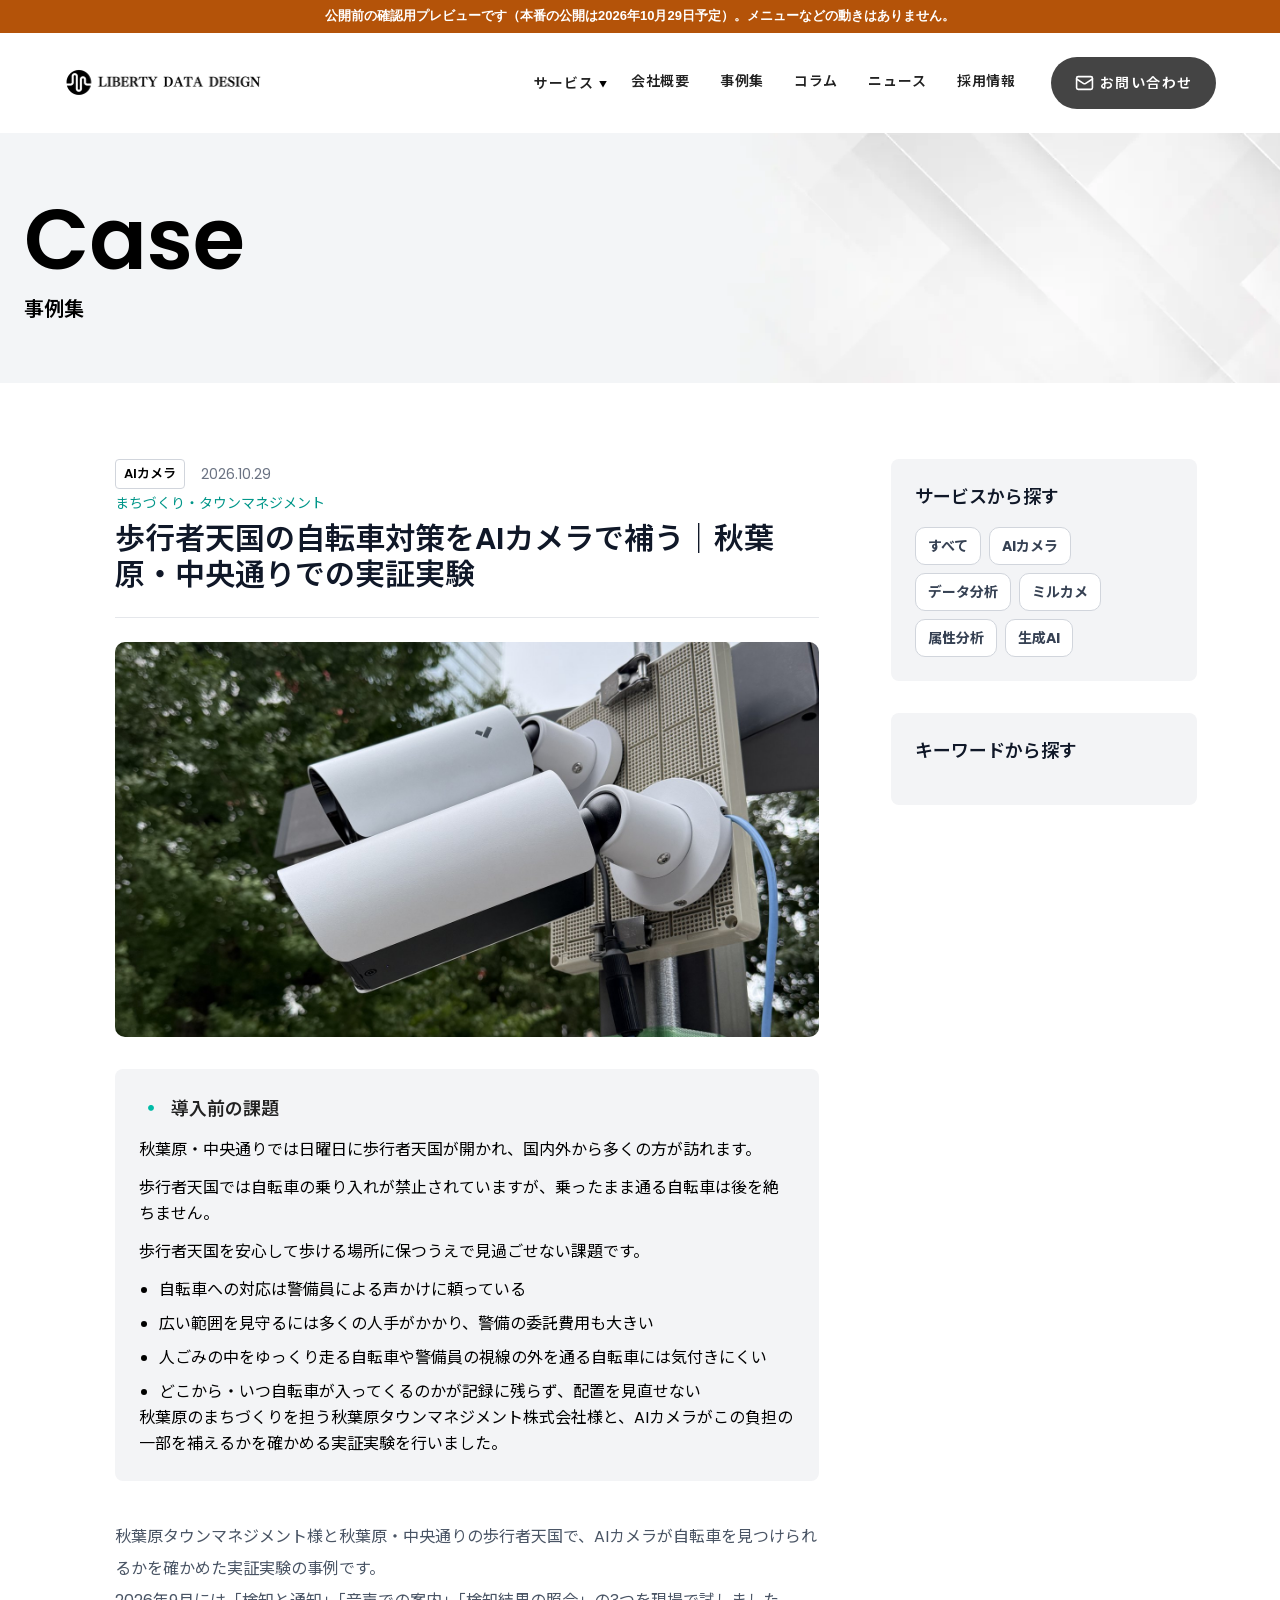
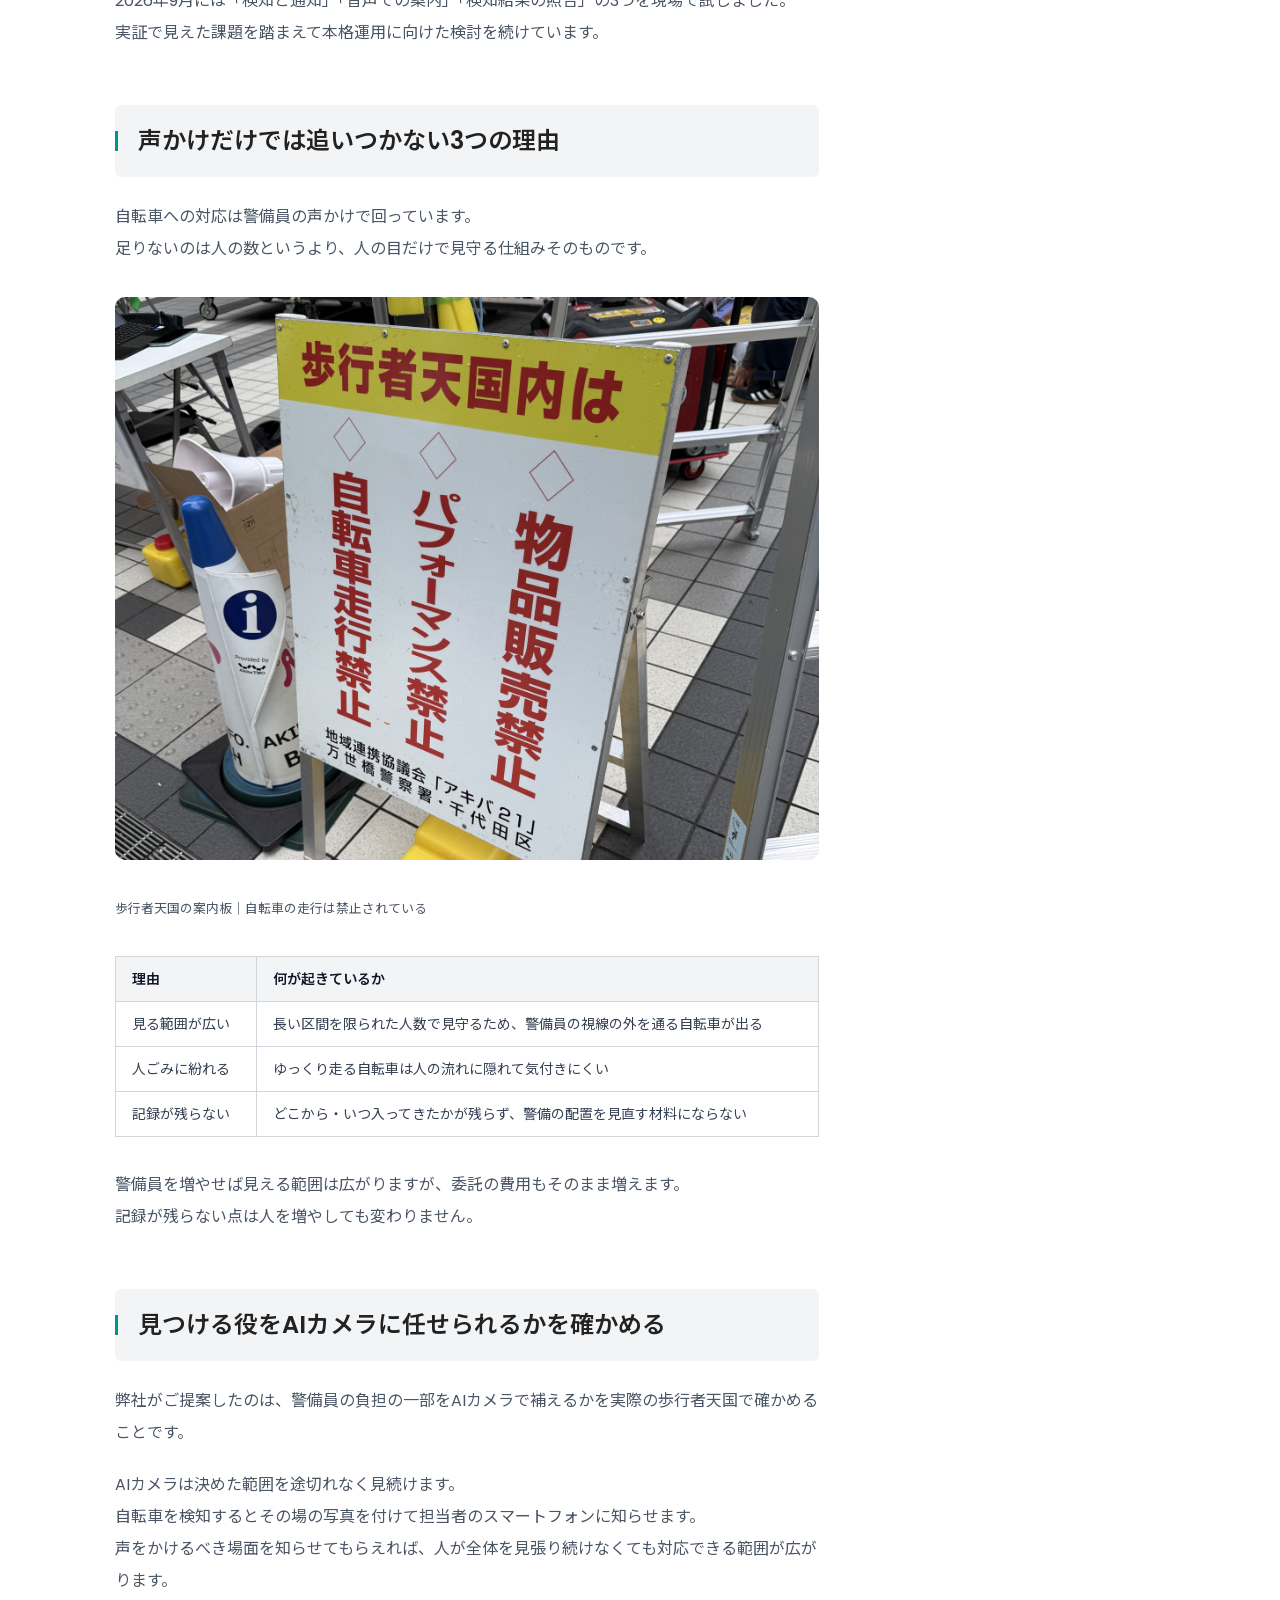
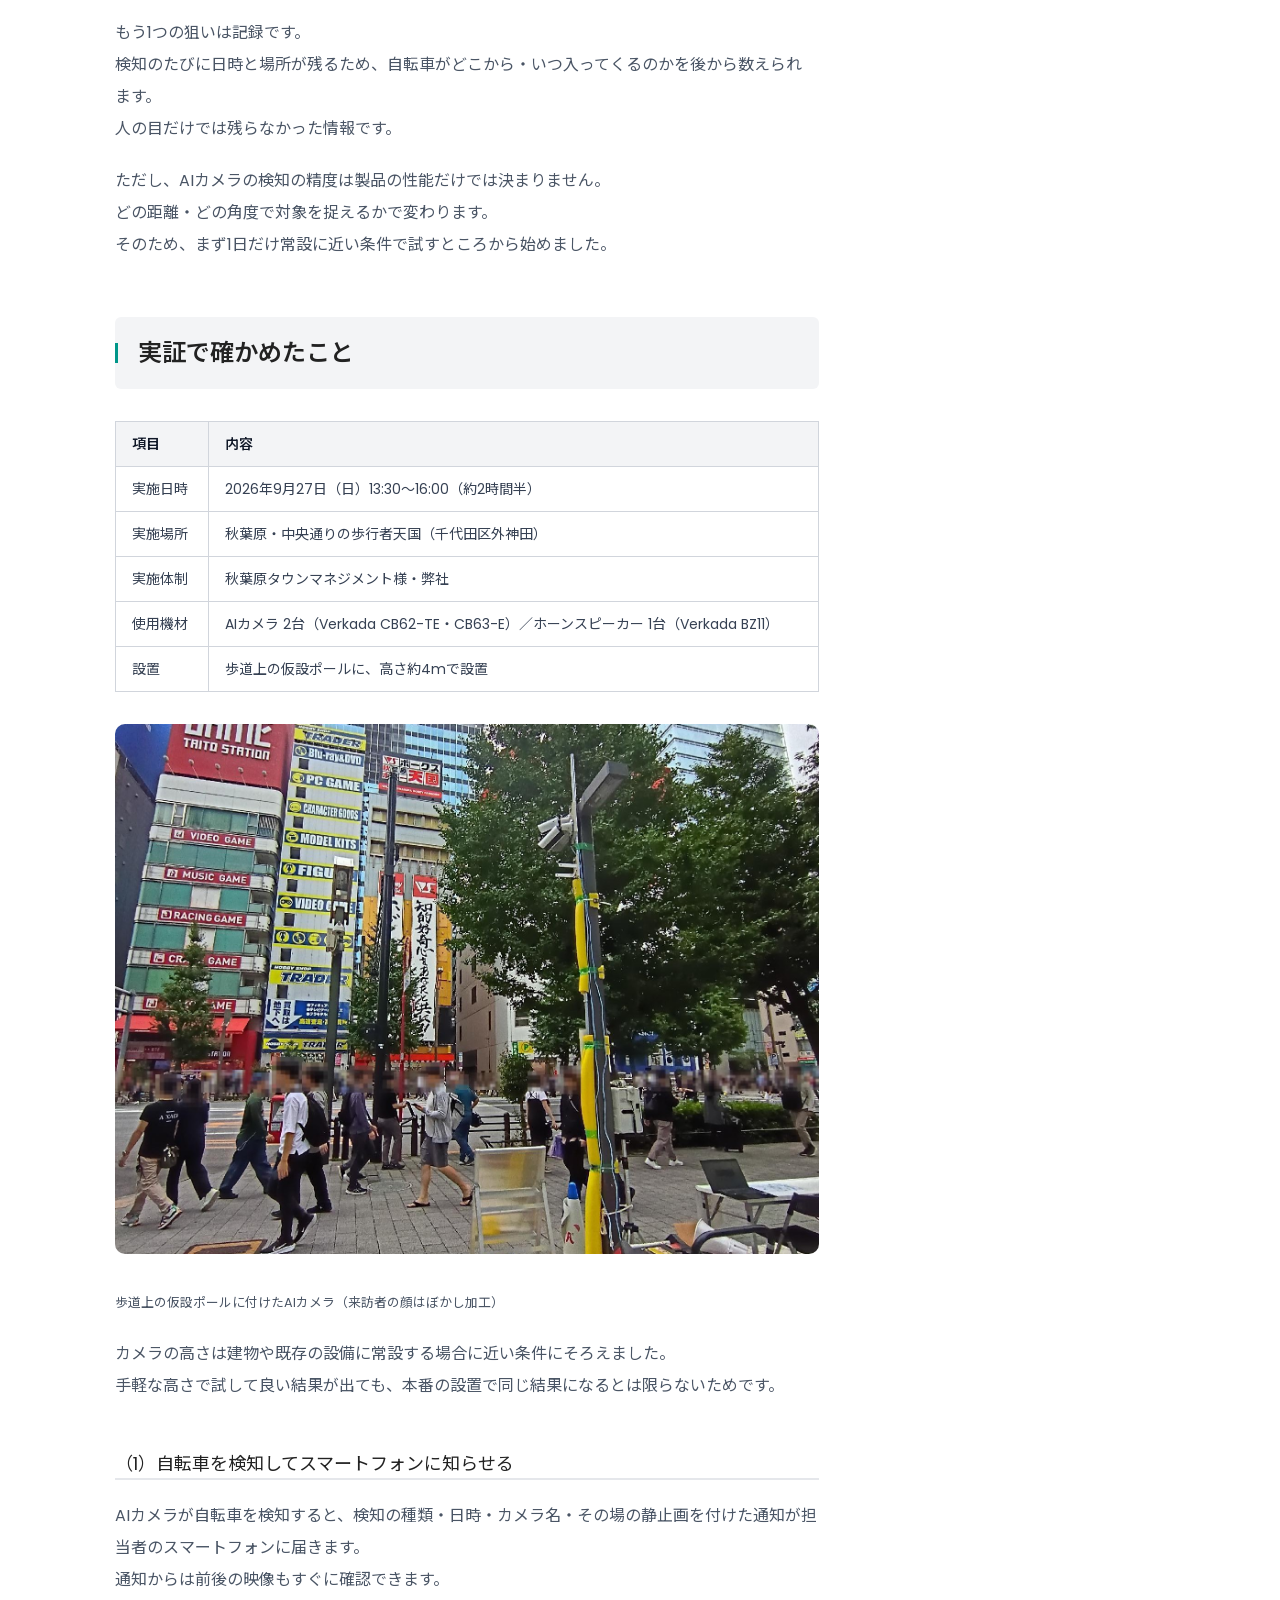
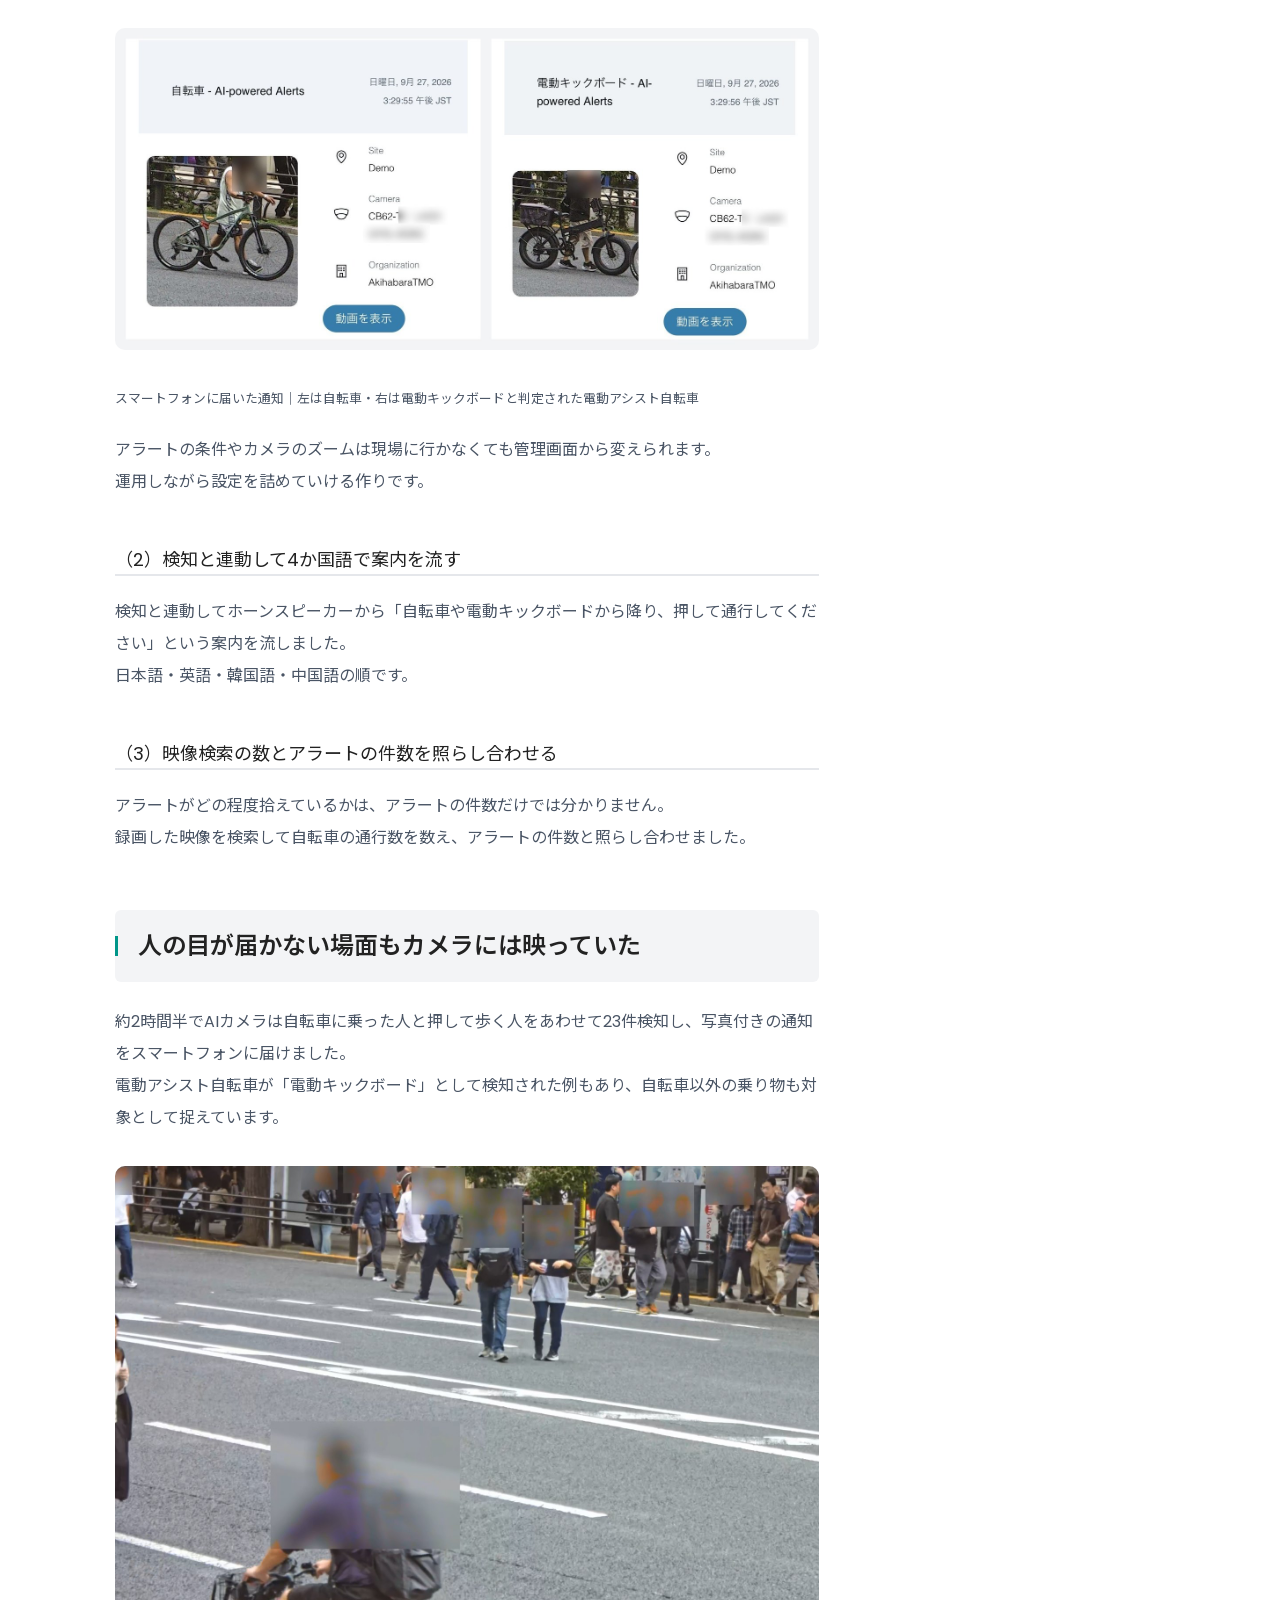
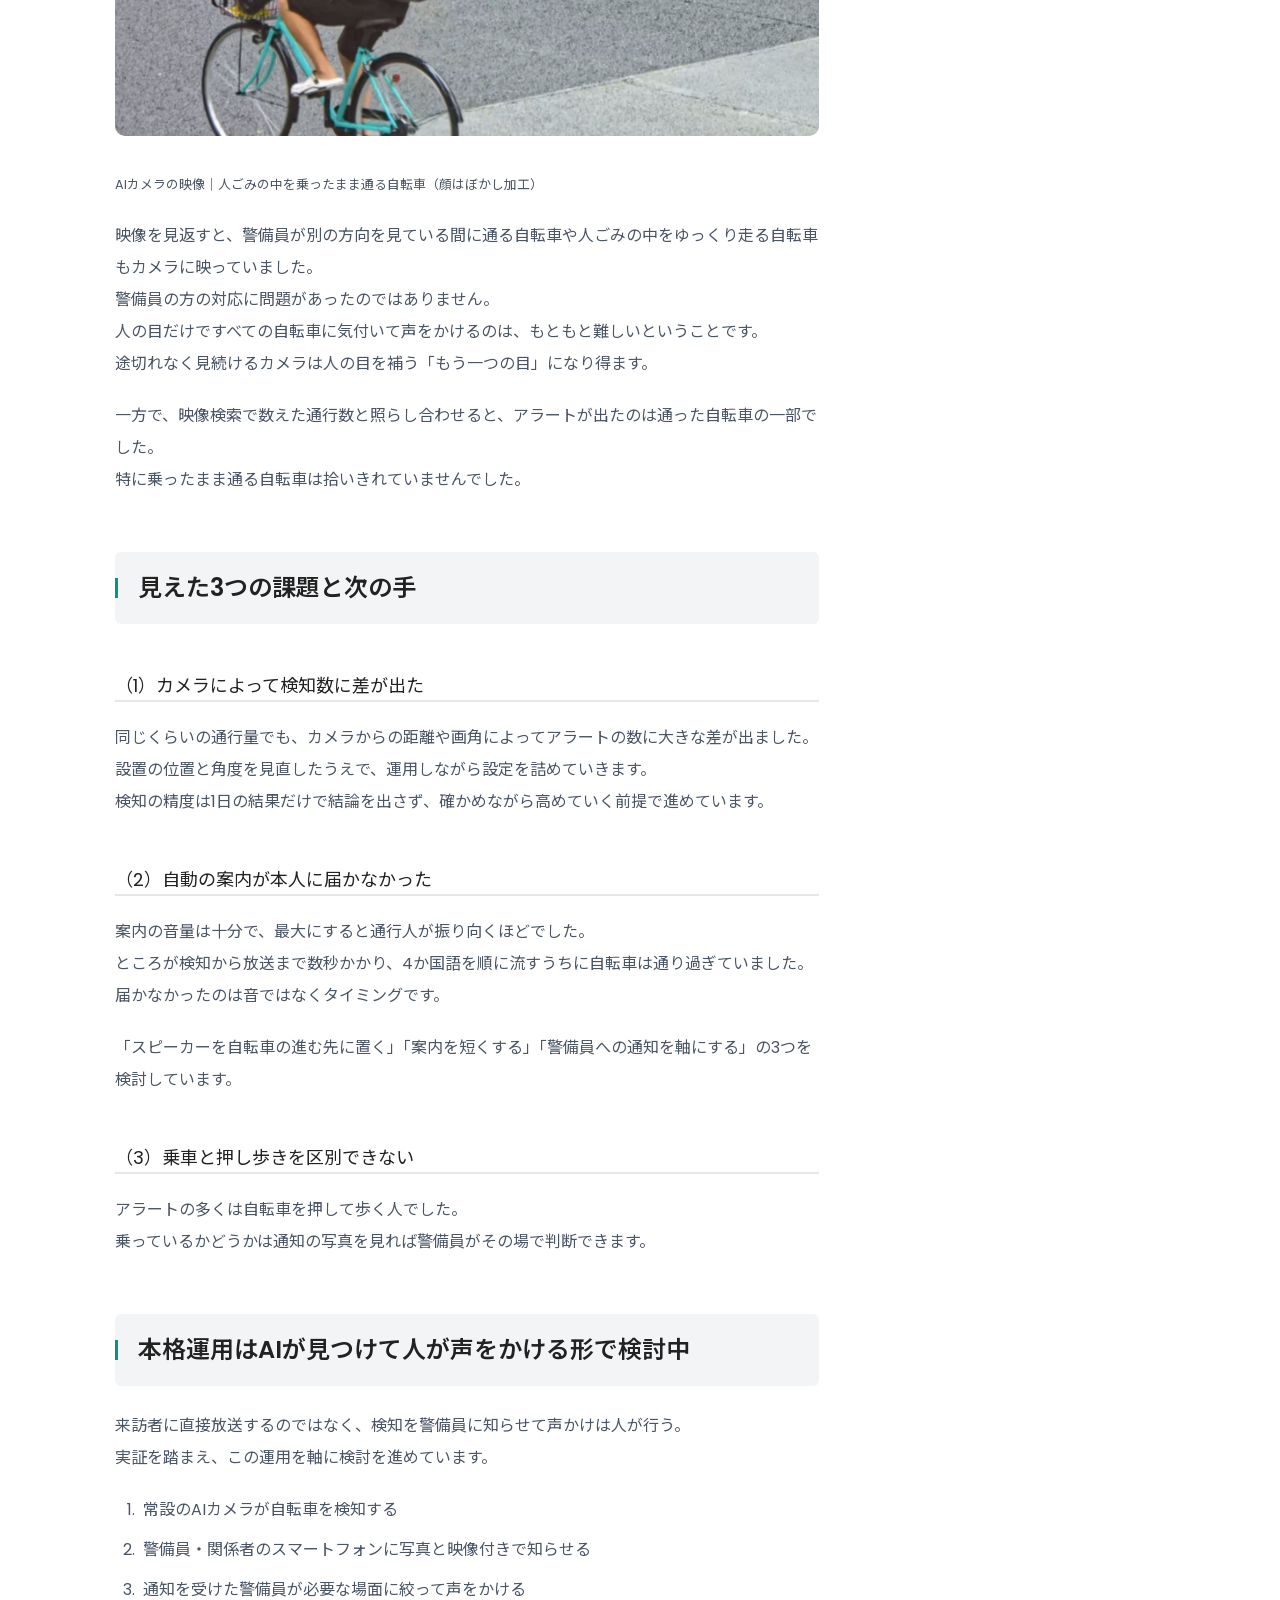
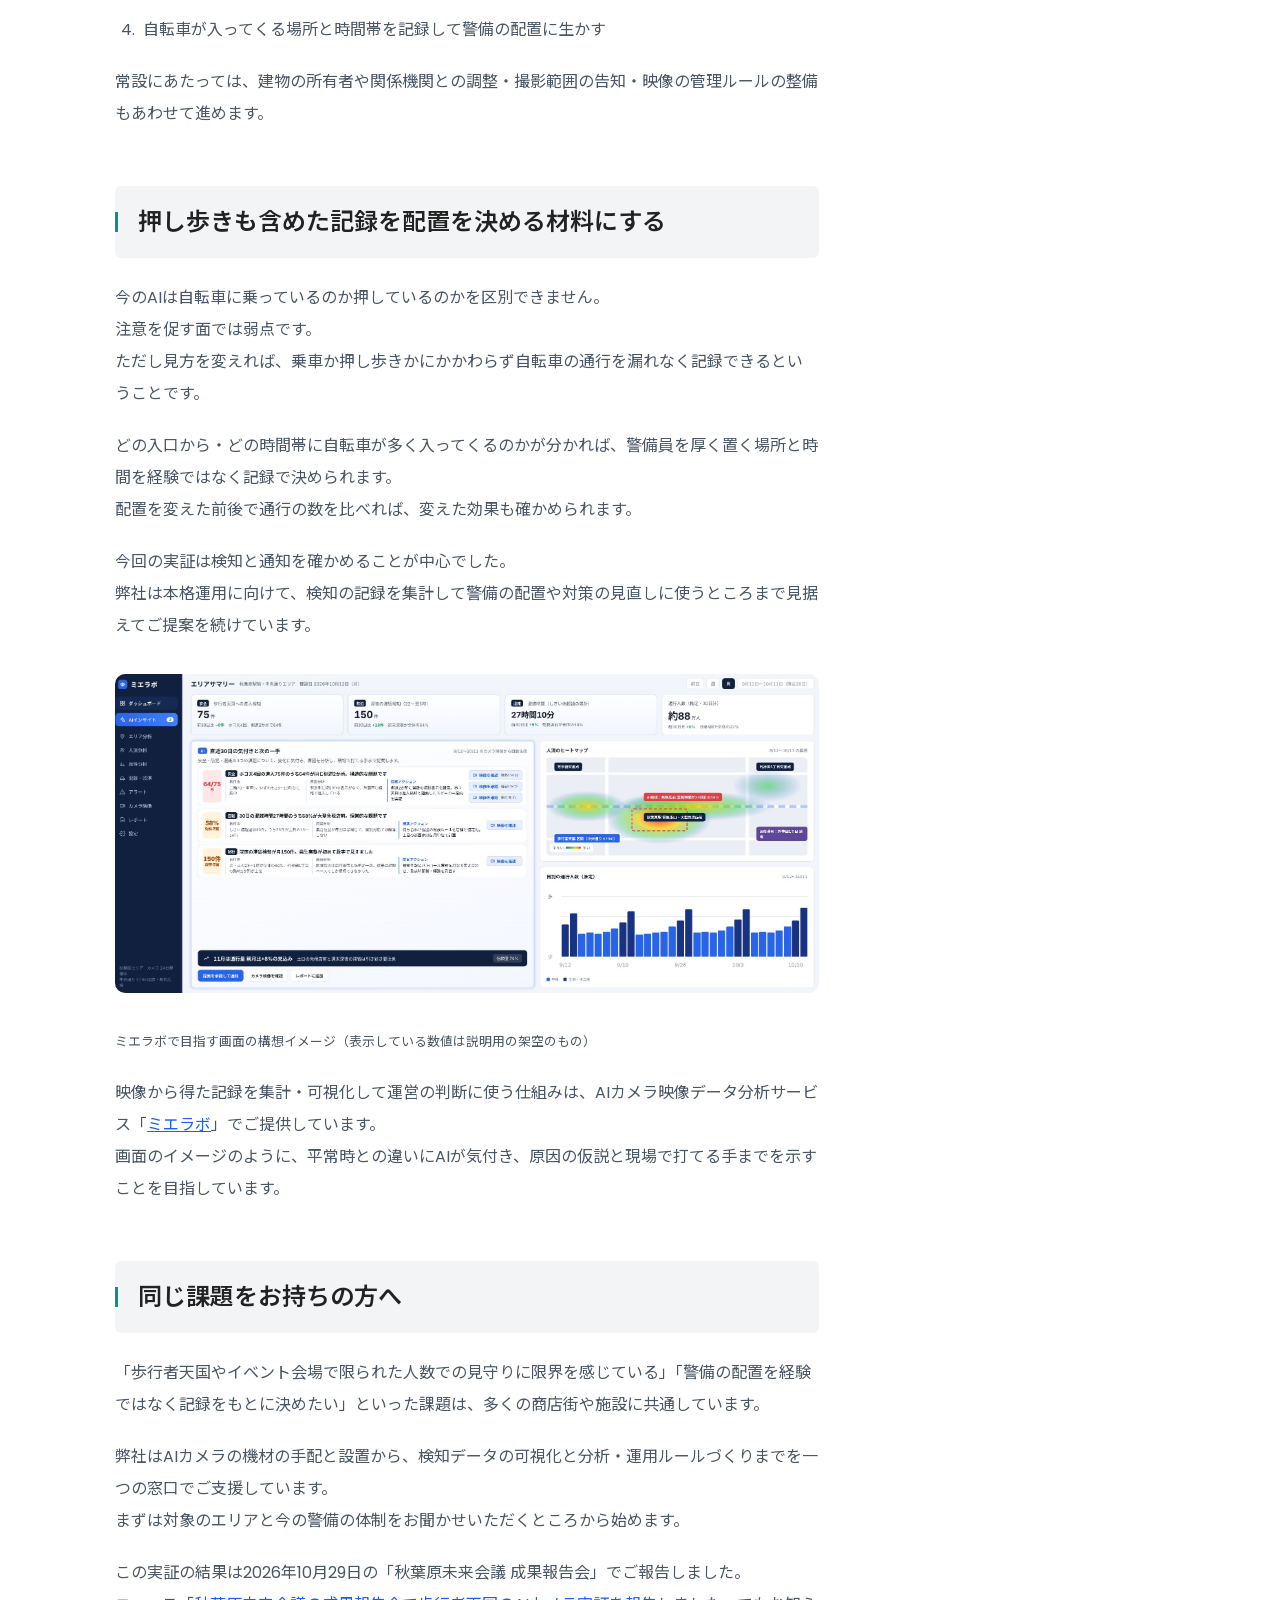
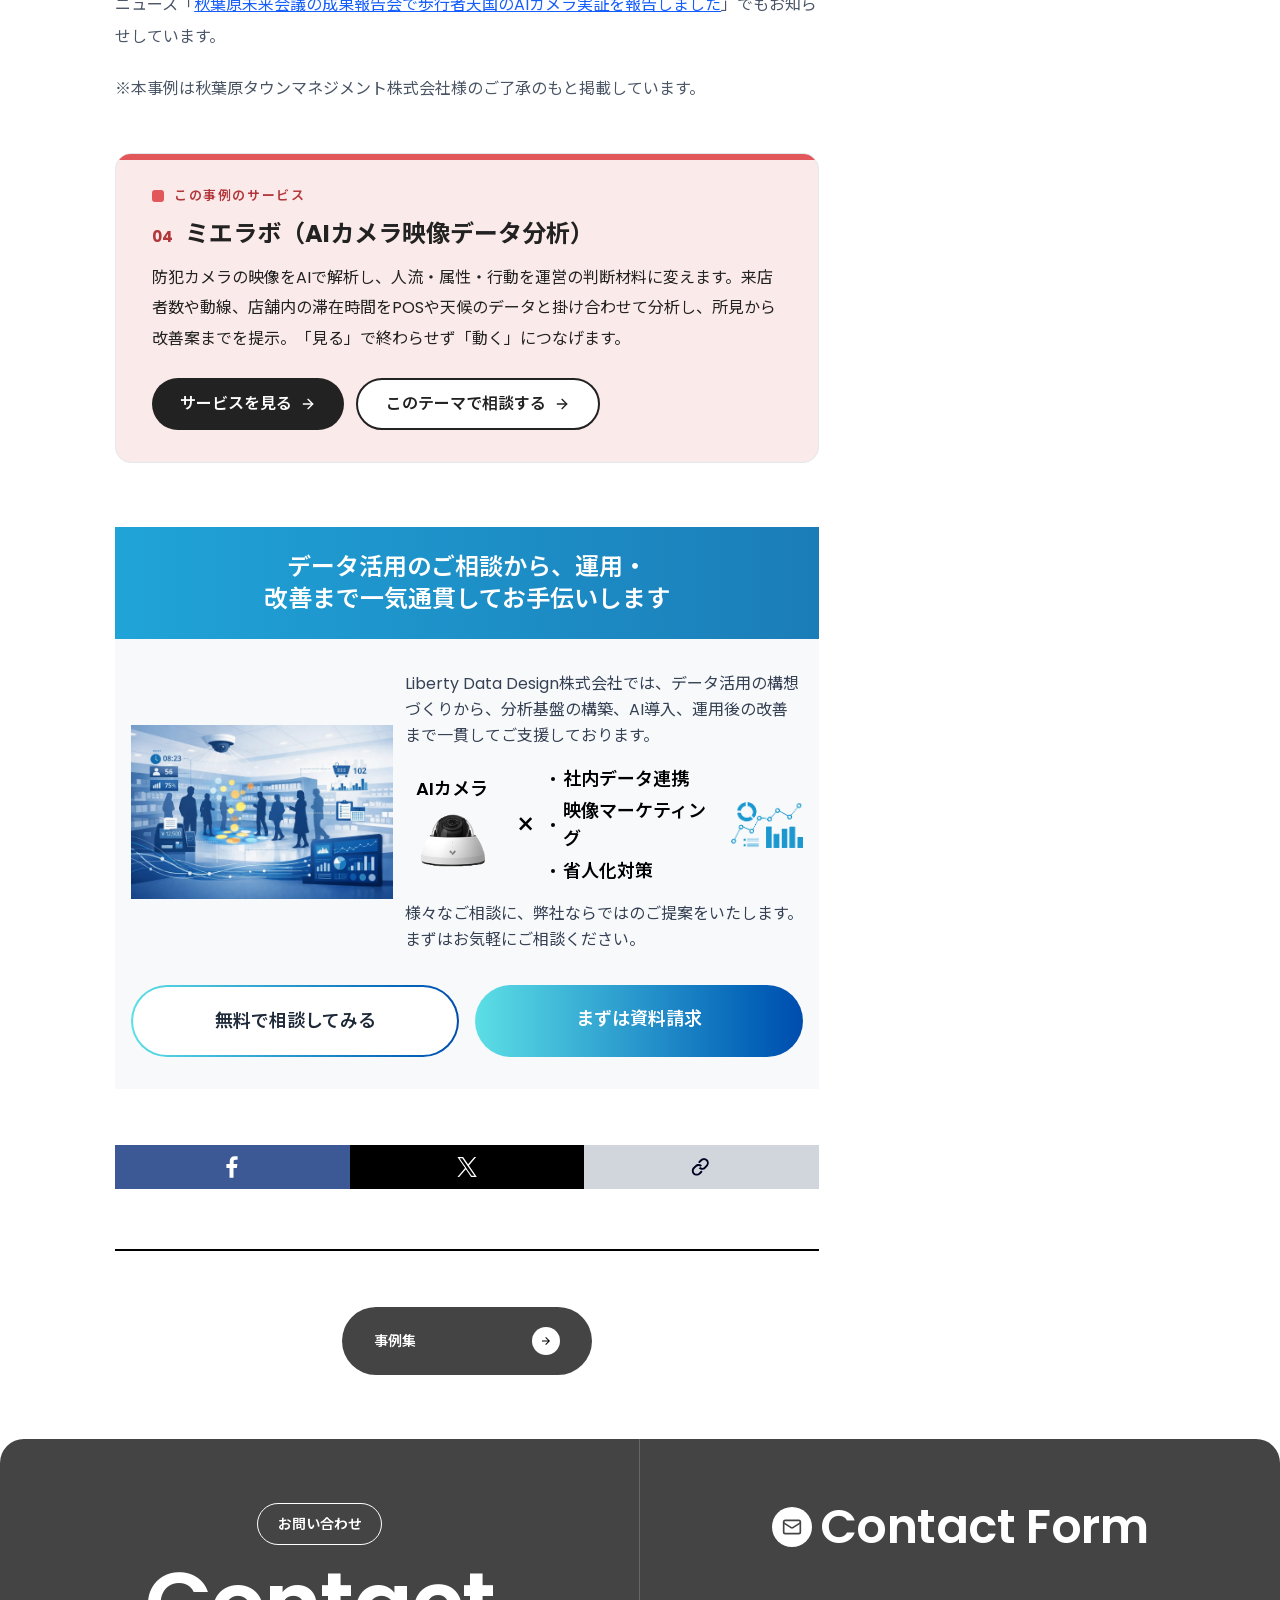
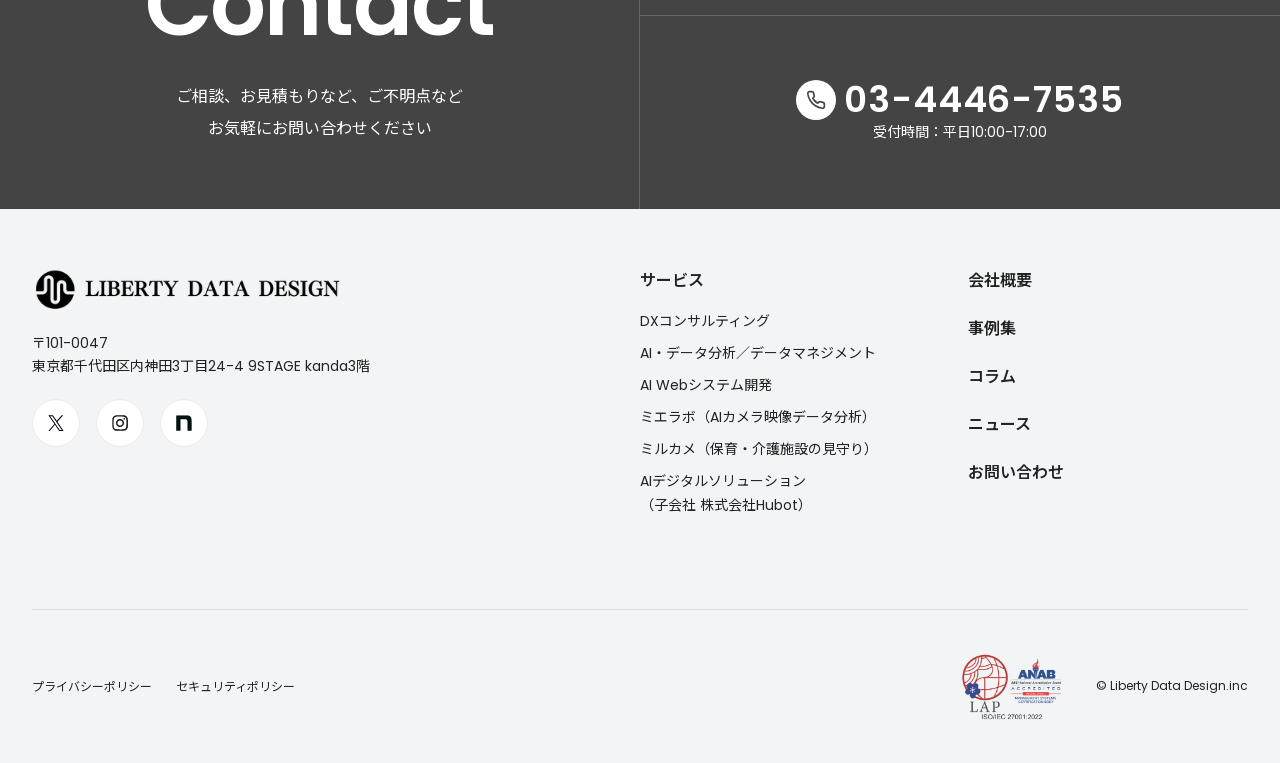
==== case/1817/index.html @ 6dacafd2 "事例とニュースの公開前プレビューを置いた Co-Authored-By: Claude Opus 5.5 <noreply@anthropic.com>" ====
<!DOCTYPE html>
<html lang="ja"><head><meta content="noindex, nofollow, noarchive" name="robots"/><meta charset="utf-8"/><meta content="width=device-width, initial-scale=1" name="viewport"/><link data-precedence="next_static/css/app/layout.css" href="../../assets/css/5ab6ed533f.css" rel="stylesheet"/><link href="../../assets/img/a40fba6620.ico" rel="shortcut icon"/><title>歩行者天国の自転車対策をAIカメラで補う｜秋葉原・中央通りでの実証実験 - 事例集【Liberty Data Design】</title><meta content="歩行者天国での自転車の乗り入れ対策は、警備員の声かけに頼りがちです。秋葉原・中央通りでAIカメラとスピーカーを使った実証を行い、検知の実力と本格運用に向けて見えた課題をまとめました。" name="description"/><meta content="summary_large_image" name="twitter:card"/><meta content="歩行者天国の自転車対策をAIカメラで補う｜秋葉原・中央通りでの実証実験 - 事例集【Liberty Data Design】" name="twitter:title"/><meta content="歩行者天国での自転車の乗り入れ対策は、警備員の声かけに頼りがちです。秋葉原・中央通りでAIカメラとスピーカーを使った実証を行い、検知の実力と本格運用に向けて見えた課題をまとめました。" name="twitter:description"/><meta content="https://ldd.co.jp/ogp.png" name="twitter:image"/><link href="../../assets/img/a40fba6620.ico" rel="icon" sizes="256x256" type="image/x-icon"/><style>.preview-band{position:sticky;top:0;z-index:9999;background:#b45309;color:#fff;font:600 13px/1.6 sans-serif;text-align:center;padding:6px 12px}</style></head><body class="__variable_fb7dd0 __variable_ed254d"><div class="preview-band">公開前の確認用プレビューです（本番の公開は2026年10月29日予定）。メニューなどの動きはありません。</div><div id="wrapper"><header class="sticky top-0 z-50 w-full h-[70px] lg:h-[100px] flex items-center justify-between bg-white/97"><div class="container-fluid flex h-full w-full items-center justify-between"><div class="h-full w-full flex items-center"><a class="flex items-center" href="https://ldd.co.jp/" rel="home" title="Liberty Data Design株式会社"><img alt="AIによる映像解析・防犯カメラデータ分析・AI導入支援【Liberty Data Design】" class="h-auto w-[230px] lg:w-[290px] pl-4 lg:pl-8" data-nimg="1" decoding="async" height="36" src="../../assets/img/b964e267d3.png" style="color:transparent" width="290"/></a></div><nav class="hidden lg:flex items-center justify-end h-full"><ul class="flex items-center space-x-6 w-full justify-end"><li class="relative inline-flex flex-row min-w-[80px] cursor-pointer text-center tracking-wider"><a class="relative inline-block py-1 group w-full" href="https://ldd.co.jp/service/"><div class="relative overflow-hidden h-5"><span class="absolute inset-0 text-sm font-semibold transition-transform duration-300 translate-y-0 text-[#222222]">サービス</span><span class="absolute inset-0 text-sm font-semibold transition-transform duration-300 translate-y-full text-[#222222]">サービス</span></div><span class="absolute bottom-1 left-0 w-0 h-[1px] bg-[#b4b4b4] transition-all duration-400"></span></a><button aria-controls="nav-services" aria-expanded="false" aria-label="サービス一覧を開く" class="absolute bottom-0.5 -right-2.5 p-1.5 text-[0.5rem] leading-none rounded focus-visible:outline-2 focus-visible:outline-[#222222]" type="button"><span aria-hidden="true">▼</span></button><ul class="absolute top-full left-1/2 -translate-x-1/2 bg-white p-2.5 space-y-2.5 text-left shadow-md rounded-md w-[330px] z-10 text-sm font-semibold text-[#222222]" hidden="" id="nav-services"><li class="bg-[#f2f4f5] rounded-md hover:bg-[#e3e8eb] duration-300"><a class="block py-4 px-5" href="https://ldd.co.jp/service/consulting/"><span>DXコンサルティング</span></a></li><li class="bg-[#f2f4f5] rounded-md hover:bg-[#e3e8eb] duration-300"><a class="block py-4 px-5" href="https://ldd.co.jp/service/data/"><span>AI・データ分析<span class="whitespace-nowrap">／データマネジメント</span></span></a></li><li class="bg-[#f2f4f5] rounded-md hover:bg-[#e3e8eb] duration-300"><a class="block py-4 px-5" href="https://ldd.co.jp/service/generative-ai/"><span>AI Webシステム開発</span></a></li><li class="bg-[#f2f4f5] rounded-md hover:bg-[#e3e8eb] duration-300"><a class="block py-4 px-5" href="https://ldd.co.jp/service/mie-lab/"><span>ミエラボ<span class="whitespace-nowrap">（AIカメラ映像データ分析）</span></span></a></li><li class="bg-[#f2f4f5] rounded-md hover:bg-[#e3e8eb] duration-300"><a class="block py-4 px-5" href="https://ldd.co.jp/service/mirucame/"><span>ミルカメ<span class="whitespace-nowrap">（保育・介護施設の見守り）</span></span></a></li><li class="bg-[#f2f4f5] rounded-md hover:bg-[#e3e8eb] duration-300"><a class="block py-4 px-5" href="https://hubot-ai.com/#service-01" rel="noopener noreferrer" target="_blank"><span>AIデジタルソリューション<span class="inline-block whitespace-nowrap">（子会社 株式会社Hubot）</span></span></a></li></ul></li><li class="relative min-w-[65px] text-center tracking-wider"><a class="relative inline-block py-1 group w-full" href="https://ldd.co.jp/company/"><div class="relative overflow-hidden h-5"><span class="absolute inset-0 text-sm font-semibold transition-transform duration-300 translate-y-0 text-[#222222]">会社概要</span><span class="absolute inset-0 text-sm font-semibold transition-transform duration-300 translate-y-full text-[#222222]">会社概要</span></div><span class="absolute bottom-1 left-0 w-0 h-[1px] bg-[#b4b4b4] transition-all duration-400"></span></a></li><li class="relative min-w-[50px] text-center tracking-wider"><a class="relative inline-block py-1 group w-full" href="https://ldd.co.jp/case/"><div class="relative overflow-hidden h-5"><span class="absolute inset-0 text-sm font-semibold transition-transform duration-300 translate-y-0 text-[#222222]">事例集</span><span class="absolute inset-0 text-sm font-semibold transition-transform duration-300 translate-y-full text-[#222222]">事例集</span></div><span class="absolute bottom-1 left-0 w-0 h-[1px] bg-[#b4b4b4] transition-all duration-400"></span></a></li><li class="relative min-w-[50px] text-center tracking-wider"><a class="relative inline-block py-1 group w-full" href="https://ldd.co.jp/column/"><div class="relative overflow-hidden h-5"><span class="absolute inset-0 text-sm font-semibold transition-transform duration-300 translate-y-0 text-[#222222]">コラム</span><span class="absolute inset-0 text-sm font-semibold transition-transform duration-300 translate-y-full text-[#222222]">コラム</span></div><span class="absolute bottom-1 left-0 w-0 h-[1px] bg-[#b4b4b4] transition-all duration-400"></span></a></li><li class="relative min-w-[65px] text-center tracking-wider"><a class="relative inline-block py-1 group w-full" href="https://ldd.co.jp/news/"><div class="relative overflow-hidden h-5"><span class="absolute inset-0 text-sm font-semibold transition-transform duration-300 translate-y-0 text-[#222222]">ニュース</span><span class="absolute inset-0 text-sm font-semibold transition-transform duration-300 translate-y-full text-[#222222]">ニュース</span></div><span class="absolute bottom-1 left-0 w-0 h-[1px] bg-[#b4b4b4] transition-all duration-400"></span></a></li><li class="relative min-w-[65px] text-center tracking-wider"><a class="relative inline-block py-1 group w-full" href="https://ldd.co.jp/recruit/"><div class="relative overflow-hidden h-5"><span class="absolute inset-0 text-sm font-semibold transition-transform duration-300 translate-y-0 text-[#222222]">採用情報</span><span class="absolute inset-0 text-sm font-semibold transition-transform duration-300 translate-y-full text-[#222222]">採用情報</span></div><span class="absolute bottom-1 left-0 w-0 h-[1px] bg-[#b4b4b4] transition-all duration-400"></span></a></li><li class="relative ml-2 pr-8"><a class="inline-flex items-center rounded-full h-full min-w-[165px] py-3.5 pl-6 pr-5 transition-colors duration-400 bg-[#444444] text-white text-sm font-semibold" href="https://ldd.co.jp/contact/"><svg class="lucide lucide-mail mr-1.5 h-6 w-6" fill="none" height="24" stroke="currentColor" stroke-linecap="round" stroke-linejoin="round" stroke-width="2" viewbox="0 0 24 24" width="24" xmlns="http://www.w3.org/2000/svg"><rect height="16" rx="2" width="20" x="2" y="4"></rect><path d="m22 7-8.97 5.7a1.94 1.94 0 0 1-2.06 0L2 7"></path></svg><div class="relative overflow-hidden h-5 w-full tracking-widest"><span class="absolute inset-0 transition-transform duration-300 translate-y-0">お問い合わせ</span><span class="absolute inset-0 transition-transform duration-300 translate-y-full">お問い合わせ</span></div></a></li></ul></nav><div class="lg:hidden flex pr-2"><button aria-label="メニュー" class="flex items-center justify-center w-12 h-12 rounded-xl bg-[#222222] text-white"><svg class="lucide lucide-menu h-6 w-6" fill="none" height="24" stroke="currentColor" stroke-linecap="round" stroke-linejoin="round" stroke-width="2" viewbox="0 0 24 24" width="24" xmlns="http://www.w3.org/2000/svg"><line x1="4" x2="20" y1="12" y2="12"></line><line x1="4" x2="20" y1="6" y2="6"></line><line x1="4" x2="20" y1="18" y2="18"></line></svg></button></div></div></header><section class="relative py-15 md:py-25 mb-6 md:mb-11 rounded-b-lg"><img alt="" class="absolute inset-0 w-full h-full md:hidden z-10" data-nimg="fill" decoding="async" loading="lazy" src="../../assets/img/c2bdb00e0f.webp" style="position:absolute;height:100%;width:100%;left:0;top:0;right:0;bottom:0;object-fit:cover;color:transparent"/><img alt="" class="absolute inset-0 w-full h-full hidden md:block z-10" data-nimg="fill" decoding="async" loading="lazy" src="../../assets/img/5985bd903b.webp" style="position:absolute;height:100%;width:100%;left:0;top:0;right:0;bottom:0;object-fit:cover;color:transparent"/><div class="container mx-auto px-6 relative z-10"><div class="text-4xl md:text-[85px] font-semibold mb-2">Case</div><p class="text-black font-semibold text-lg md:text-xl">事例集</p></div></section><main class="min-h-screen pt-4 md:pt-8 pb-16 px-4 sm:px-6 lg:px-8 w-[98vw] lg:w-[92vw] mx-auto"><div class="max-w-7xl mx-auto grid grid-cols-1 lg:grid-cols-10 gap-10"><div class="lg:col-span-7 px-6 sm:px-8"><div class="flex items-center space-x-4 mb-1"><span class="inline-block text-[13px] font-semibold px-2 py-1 rounded border-[1px] border-gray-300">AIカメラ</span><time class="text-gray-500 text-sm" datetime="2026-10-29">2026.10.29</time></div><p class="text-teal-600 mb-2 text-sm">まちづくり・タウンマネジメント</p><h1 class="text-2xl sm:text-3xl font-semibold text-gray-900 mb-2">歩行者天国の自転車対策をAIカメラで補う｜秋葉原・中央通りでの実証実験</h1><div class="my-6 h-[1px] bg-gray-200"></div><div class="mb-8 relative w-full" style="padding-bottom:56.25%"><img alt="歩行者天国の自転車対策をAIカメラで補う｜秋葉原・中央通りでの実証実験" class="rounded-lg" data-nimg="fill" decoding="async" loading="lazy" src="../../assets/img/3dc434b8e1.png" style="position:absolute;height:100%;width:100%;left:0;top:0;right:0;bottom:0;object-fit:cover;color:transparent"/></div><div class="bg-gray-100 rounded-md p-6 mb-10"><h2 class="text-lg font-semibold mb-3 flex items-center"><span class="text-teal-500 mr-2 text-2xl font-semibold">・</span>導入前の課題</h2><p class="text-black leading-relaxed mb-3 last:mb-0">秋葉原・中央通りでは日曜日に歩行者天国が開かれ、国内外から多くの方が訪れます。</p><p class="text-black leading-relaxed mb-3 last:mb-0">歩行者天国では自転車の乗り入れが禁止されていますが、乗ったまま通る自転車は後を絶ちません。</p><p class="text-black leading-relaxed mb-3 last:mb-0">歩行者天国を安心して歩ける場所に保つうえで見過ごせない課題です。</p><ul class="list-disc pl-5 space-y-2 text-black leading-relaxed"><li>自転車への対応は警備員による声かけに頼っている</li><li>広い範囲を見守るには多くの人手がかかり、警備の委託費用も大きい</li><li>人ごみの中をゆっくり走る自転車や警備員の視線の外を通る自転車には気付きにくい</li><li>どこから・いつ自転車が入ってくるのかが記録に残らず、配置を見直せない</li></ul><p class="text-black leading-relaxed mb-3 last:mb-0">秋葉原のまちづくりを担う秋葉原タウンマネジメント株式会社様と、AIカメラがこの負担の一部を補えるかを確かめる実証実験を行いました。</p></div><div class="prose prose-lg max-w-none text-gray-700"><p class="text-gray-600 leading-loose my-5">秋葉原タウンマネジメント様と秋葉原・中央通りの歩行者天国で、AIカメラが自転車を見つけられるかを確かめた実証実験の事例です。<br/>
2026年9月には「検知と通知」「音声での案内」「検知結果の照合」の3つを現場で試しました。<br/>
実証で見えた課題を踏まえて本格運用に向けた検討を続けています。</p>
<h2 class="flex items-center text-2xl font-semibold mt-14 mb-6 py-5 bg-gray-100 rounded-sm"><div class="h-5 w-[3px] bg-teal-600"></div><div class="ml-5">声かけだけでは追いつかない3つの理由</div></h2>
<p class="text-gray-600 leading-loose my-5">自転車への対応は警備員の声かけで回っています。<br/>
足りないのは人の数というより、人の目だけで見守る仕組みそのものです。</p>
<p class="text-gray-600 leading-loose my-5"><span class="block w-full mx-auto my-8 rounded-lg overflow-hidden"><img alt="歩行者天国の案内板" class="w-full h-auto" src="../../assets/img/c768f33c1e.jpg"/></span>
<small>歩行者天国の案内板｜自転車の走行は禁止されている</small></p>
<div class="my-8 overflow-x-auto"><table class="min-w-full border-collapse border border-gray-300"><thead class="bg-gray-100"><tr class="hover:bg-gray-50"><th class="px-4 py-3 text-left text-sm font-semibold text-gray-900 border border-gray-300">理由</th><th class="px-4 py-3 text-left text-sm font-semibold text-gray-900 border border-gray-300">何が起きているか</th></tr></thead><tbody class="divide-y divide-gray-300"><tr class="hover:bg-gray-50"><td class="px-4 py-3 text-sm text-gray-700 border border-gray-300">見る範囲が広い</td><td class="px-4 py-3 text-sm text-gray-700 border border-gray-300">長い区間を限られた人数で見守るため、警備員の視線の外を通る自転車が出る</td></tr><tr class="hover:bg-gray-50"><td class="px-4 py-3 text-sm text-gray-700 border border-gray-300">人ごみに紛れる</td><td class="px-4 py-3 text-sm text-gray-700 border border-gray-300">ゆっくり走る自転車は人の流れに隠れて気付きにくい</td></tr><tr class="hover:bg-gray-50"><td class="px-4 py-3 text-sm text-gray-700 border border-gray-300">記録が残らない</td><td class="px-4 py-3 text-sm text-gray-700 border border-gray-300">どこから・いつ入ってきたかが残らず、警備の配置を見直す材料にならない</td></tr></tbody></table></div>
<p class="text-gray-600 leading-loose my-5">警備員を増やせば見える範囲は広がりますが、委託の費用もそのまま増えます。<br/>
記録が残らない点は人を増やしても変わりません。</p>
<h2 class="flex items-center text-2xl font-semibold mt-14 mb-6 py-5 bg-gray-100 rounded-sm"><div class="h-5 w-[3px] bg-teal-600"></div><div class="ml-5">見つける役をAIカメラに任せられるかを確かめる</div></h2>
<p class="text-gray-600 leading-loose my-5">弊社がご提案したのは、警備員の負担の一部をAIカメラで補えるかを実際の歩行者天国で確かめることです。</p>
<p class="text-gray-600 leading-loose my-5">AIカメラは決めた範囲を途切れなく見続けます。<br/>
自転車を検知するとその場の写真を付けて担当者のスマートフォンに知らせます。<br/>
声をかけるべき場面を知らせてもらえれば、人が全体を見張り続けなくても対応できる範囲が広がります。</p>
<p class="text-gray-600 leading-loose my-5">もう1つの狙いは記録です。<br/>
検知のたびに日時と場所が残るため、自転車がどこから・いつ入ってくるのかを後から数えられます。<br/>
人の目だけでは残らなかった情報です。</p>
<p class="text-gray-600 leading-loose my-5">ただし、AIカメラの検知の精度は製品の性能だけでは決まりません。<br/>
どの距離・どの角度で対象を捉えるかで変わります。<br/>
そのため、まず1日だけ常設に近い条件で試すところから始めました。</p>
<h2 class="flex items-center text-2xl font-semibold mt-14 mb-6 py-5 bg-gray-100 rounded-sm"><div class="h-5 w-[3px] bg-teal-600"></div><div class="ml-5">実証で確かめたこと</div></h2>
<div class="my-8 overflow-x-auto"><table class="min-w-full border-collapse border border-gray-300"><thead class="bg-gray-100"><tr class="hover:bg-gray-50"><th class="px-4 py-3 text-left text-sm font-semibold text-gray-900 border border-gray-300">項目</th><th class="px-4 py-3 text-left text-sm font-semibold text-gray-900 border border-gray-300">内容</th></tr></thead><tbody class="divide-y divide-gray-300"><tr class="hover:bg-gray-50"><td class="px-4 py-3 text-sm text-gray-700 border border-gray-300">実施日時</td><td class="px-4 py-3 text-sm text-gray-700 border border-gray-300">2026年9月27日（日）13:30〜16:00（約2時間半）</td></tr><tr class="hover:bg-gray-50"><td class="px-4 py-3 text-sm text-gray-700 border border-gray-300">実施場所</td><td class="px-4 py-3 text-sm text-gray-700 border border-gray-300">秋葉原・中央通りの歩行者天国（千代田区外神田）</td></tr><tr class="hover:bg-gray-50"><td class="px-4 py-3 text-sm text-gray-700 border border-gray-300">実施体制</td><td class="px-4 py-3 text-sm text-gray-700 border border-gray-300">秋葉原タウンマネジメント様・弊社</td></tr><tr class="hover:bg-gray-50"><td class="px-4 py-3 text-sm text-gray-700 border border-gray-300">使用機材</td><td class="px-4 py-3 text-sm text-gray-700 border border-gray-300">AIカメラ 2台（Verkada CB62-TE・CB63-E）／ホーンスピーカー 1台（Verkada BZ11）</td></tr><tr class="hover:bg-gray-50"><td class="px-4 py-3 text-sm text-gray-700 border border-gray-300">設置</td><td class="px-4 py-3 text-sm text-gray-700 border border-gray-300">歩道上の仮設ポールに、高さ約4mで設置</td></tr></tbody></table></div>
<p class="text-gray-600 leading-loose my-5"><span class="block w-full mx-auto my-8 rounded-lg overflow-hidden"><img alt="設置の様子" class="w-full h-auto" src="../../assets/img/a5fcdee79e.jpg"/></span>
<small>歩道上の仮設ポールに付けたAIカメラ（来訪者の顔はぼかし加工）</small></p>
<p class="text-gray-600 leading-loose my-5">カメラの高さは建物や既存の設備に常設する場合に近い条件にそろえました。<br/>
手軽な高さで試して良い結果が出ても、本番の設置で同じ結果になるとは限らないためです。</p>
<h3 class="text-lg font-medium mt-12 mb-4 border-b-2 border-b-gray-200">（1）自転車を検知してスマートフォンに知らせる</h3>
<p class="text-gray-600 leading-loose my-5">AIカメラが自転車を検知すると、検知の種類・日時・カメラ名・その場の静止画を付けた通知が担当者のスマートフォンに届きます。<br/>
通知からは前後の映像もすぐに確認できます。</p>
<p class="text-gray-600 leading-loose my-5"><span class="block w-full mx-auto my-8 rounded-lg overflow-hidden"><img alt="スマートフォンに届いた通知" class="w-full h-auto" src="../../assets/img/b7ea7234fe.jpg"/></span>
<small>スマートフォンに届いた通知｜左は自転車・右は電動キックボードと判定された電動アシスト自転車</small></p>
<p class="text-gray-600 leading-loose my-5">アラートの条件やカメラのズームは現場に行かなくても管理画面から変えられます。<br/>
運用しながら設定を詰めていける作りです。</p>
<h3 class="text-lg font-medium mt-12 mb-4 border-b-2 border-b-gray-200">（2）検知と連動して4か国語で案内を流す</h3>
<p class="text-gray-600 leading-loose my-5">検知と連動してホーンスピーカーから「自転車や電動キックボードから降り、押して通行してください」という案内を流しました。<br/>
日本語・英語・韓国語・中国語の順です。</p>
<h3 class="text-lg font-medium mt-12 mb-4 border-b-2 border-b-gray-200">（3）映像検索の数とアラートの件数を照らし合わせる</h3>
<p class="text-gray-600 leading-loose my-5">アラートがどの程度拾えているかは、アラートの件数だけでは分かりません。<br/>
録画した映像を検索して自転車の通行数を数え、アラートの件数と照らし合わせました。</p>
<h2 class="flex items-center text-2xl font-semibold mt-14 mb-6 py-5 bg-gray-100 rounded-sm"><div class="h-5 w-[3px] bg-teal-600"></div><div class="ml-5">人の目が届かない場面もカメラには映っていた</div></h2>
<p class="text-gray-600 leading-loose my-5">約2時間半でAIカメラは自転車に乗った人と押して歩く人をあわせて23件検知し、写真付きの通知をスマートフォンに届けました。<br/>
電動アシスト自転車が「電動キックボード」として検知された例もあり、自転車以外の乗り物も対象として捉えています。</p>
<p class="text-gray-600 leading-loose my-5"><span class="block w-full mx-auto my-8 rounded-lg overflow-hidden"><img alt="乗ったまま通る自転車" class="w-full h-auto" src="../../assets/img/bd25611d2e.jpg"/></span>
<small>AIカメラの映像｜人ごみの中を乗ったまま通る自転車（顔はぼかし加工）</small></p>
<p class="text-gray-600 leading-loose my-5">映像を見返すと、警備員が別の方向を見ている間に通る自転車や人ごみの中をゆっくり走る自転車もカメラに映っていました。<br/>
警備員の方の対応に問題があったのではありません。<br/>
人の目だけですべての自転車に気付いて声をかけるのは、もともと難しいということです。<br/>
途切れなく見続けるカメラは人の目を補う「もう一つの目」になり得ます。</p>
<p class="text-gray-600 leading-loose my-5">一方で、映像検索で数えた通行数と照らし合わせると、アラートが出たのは通った自転車の一部でした。<br/>
特に乗ったまま通る自転車は拾いきれていませんでした。</p>
<h2 class="flex items-center text-2xl font-semibold mt-14 mb-6 py-5 bg-gray-100 rounded-sm"><div class="h-5 w-[3px] bg-teal-600"></div><div class="ml-5">見えた3つの課題と次の手</div></h2>
<h3 class="text-lg font-medium mt-12 mb-4 border-b-2 border-b-gray-200">（1）カメラによって検知数に差が出た</h3>
<p class="text-gray-600 leading-loose my-5">同じくらいの通行量でも、カメラからの距離や画角によってアラートの数に大きな差が出ました。<br/>
設置の位置と角度を見直したうえで、運用しながら設定を詰めていきます。<br/>
検知の精度は1日の結果だけで結論を出さず、確かめながら高めていく前提で進めています。</p>
<h3 class="text-lg font-medium mt-12 mb-4 border-b-2 border-b-gray-200">（2）自動の案内が本人に届かなかった</h3>
<p class="text-gray-600 leading-loose my-5">案内の音量は十分で、最大にすると通行人が振り向くほどでした。<br/>
ところが検知から放送まで数秒かかり、4か国語を順に流すうちに自転車は通り過ぎていました。<br/>
届かなかったのは音ではなくタイミングです。</p>
<p class="text-gray-600 leading-loose my-5">「スピーカーを自転車の進む先に置く」「案内を短くする」「警備員への通知を軸にする」の3つを検討しています。</p>
<h3 class="text-lg font-medium mt-12 mb-4 border-b-2 border-b-gray-200">（3）乗車と押し歩きを区別できない</h3>
<p class="text-gray-600 leading-loose my-5">アラートの多くは自転車を押して歩く人でした。<br/>
乗っているかどうかは通知の写真を見れば警備員がその場で判断できます。</p>
<h2 class="flex items-center text-2xl font-semibold mt-14 mb-6 py-5 bg-gray-100 rounded-sm"><div class="h-5 w-[3px] bg-teal-600"></div><div class="ml-5">本格運用はAIが見つけて人が声をかける形で検討中</div></h2>
<p class="text-gray-600 leading-loose my-5">来訪者に直接放送するのではなく、検知を警備員に知らせて声かけは人が行う。<br/>
実証を踏まえ、この運用を軸に検討を進めています。</p>
<ol class="list-decimal pl-6 my-5 space-y-2 text-gray-600 leading-loose">
<li class="pl-1">常設のAIカメラが自転車を検知する</li>
<li class="pl-1">警備員・関係者のスマートフォンに写真と映像付きで知らせる</li>
<li class="pl-1">通知を受けた警備員が必要な場面に絞って声をかける</li>
<li class="pl-1">自転車が入ってくる場所と時間帯を記録して警備の配置に生かす</li>
</ol>
<p class="text-gray-600 leading-loose my-5">常設にあたっては、建物の所有者や関係機関との調整・撮影範囲の告知・映像の管理ルールの整備もあわせて進めます。</p>
<h2 class="flex items-center text-2xl font-semibold mt-14 mb-6 py-5 bg-gray-100 rounded-sm"><div class="h-5 w-[3px] bg-teal-600"></div><div class="ml-5">押し歩きも含めた記録を配置を決める材料にする</div></h2>
<p class="text-gray-600 leading-loose my-5">今のAIは自転車に乗っているのか押しているのかを区別できません。<br/>
注意を促す面では弱点です。<br/>
ただし見方を変えれば、乗車か押し歩きかにかかわらず自転車の通行を漏れなく記録できるということです。</p>
<p class="text-gray-600 leading-loose my-5">どの入口から・どの時間帯に自転車が多く入ってくるのかが分かれば、警備員を厚く置く場所と時間を経験ではなく記録で決められます。<br/>
配置を変えた前後で通行の数を比べれば、変えた効果も確かめられます。</p>
<p class="text-gray-600 leading-loose my-5">今回の実証は検知と通知を確かめることが中心でした。<br/>
弊社は本格運用に向けて、検知の記録を集計して警備の配置や対策の見直しに使うところまで見据えてご提案を続けています。</p>
<p class="text-gray-600 leading-loose my-5"><span class="block w-full mx-auto my-8 rounded-lg overflow-hidden"><img alt="ミエラボの構想イメージ" class="w-full h-auto" src="../../assets/img/0356d02618.jpg"/></span>
<small>ミエラボで目指す画面の構想イメージ（表示している数値は説明用の架空のもの）</small></p>
<p class="text-gray-600 leading-loose my-5">映像から得た記録を集計・可視化して運営の判断に使う仕組みは、AIカメラ映像データ分析サービス「<a class="text-blue-600 underline hover:text-blue-800" href="https://ldd.co.jp/service/mie-lab/" rel="noopener noreferrer" target="_blank">ミエラボ</a>」でご提供しています。<br/>
画面のイメージのように、平常時との違いにAIが気付き、原因の仮説と現場で打てる手までを示すことを目指しています。</p>
<h2 class="flex items-center text-2xl font-semibold mt-14 mb-6 py-5 bg-gray-100 rounded-sm"><div class="h-5 w-[3px] bg-teal-600"></div><div class="ml-5">同じ課題をお持ちの方へ</div></h2>
<p class="text-gray-600 leading-loose my-5">「歩行者天国やイベント会場で限られた人数での見守りに限界を感じている」「警備の配置を経験ではなく記録をもとに決めたい」といった課題は、多くの商店街や施設に共通しています。</p>
<p class="text-gray-600 leading-loose my-5">弊社はAIカメラの機材の手配と設置から、検知データの可視化と分析・運用ルールづくりまでを一つの窓口でご支援しています。<br/>
まずは対象のエリアと今の警備の体制をお聞かせいただくところから始めます。</p>
<p class="text-gray-600 leading-loose my-5">この実証の結果は2026年10月29日の「秋葉原未来会議 成果報告会」でご報告しました。<br/>
ニュース「<a class="text-blue-600 underline hover:text-blue-800" href="../../news/2039/" rel="noopener noreferrer" target="_blank">秋葉原未来会議の成果報告会で歩行者天国のAIカメラ実証を報告しました</a>」でもお知らせしています。</p>
<p class="text-gray-600 leading-loose my-5">※本事例は秋葉原タウンマネジメント株式会社様のご了承のもと掲載しています。</p></div><aside aria-label="この事例のサービス" class="relative mt-12 overflow-hidden rounded-2xl border border-[#e3e8eb] bg-(--accent-tint) px-6 py-7 md:px-9 md:py-8" style="--accent:#e1575a;--accent-ink:#b2363a;--accent-tint:#fbeaea"><span aria-hidden="true" class="absolute left-0 top-0 h-1.5 w-full bg-(--accent)"></span><p class="flex items-center gap-2.5 text-[13px] font-semibold tracking-[0.12em] text-(--accent-ink)"><span aria-hidden="true" class="h-3 w-3 rounded-[3px] bg-(--accent)"></span>この事例のサービス</p><p class="mt-3 flex flex-wrap items-baseline gap-x-3 gap-y-1"><span class="text-[15px] font-bold text-(--accent-ink)">04</span><span class="phrase text-xl md:text-2xl font-bold leading-[1.4] text-[#222222]">ミエラボ<span class="whitespace-nowrap">（AIカメラ映像データ分析）</span></span></p><p class="mt-3 text-base leading-[1.9] text-[#222222]">防犯カメラの映像をAIで解析し、人流・属性・行動を運営の判断材料に変えます。来店者数や動線、店舗内の滞在時間をPOSや天候のデータと掛け合わせて分析し、所見から改善案までを提示。「見る」で終わらせず「動く」につなげます。</p><div class="mt-6 flex flex-col gap-3 sm:flex-row"><a class="inline-flex items-center justify-center gap-2 whitespace-nowrap rounded-full bg-[#222222] px-7 py-3.5 text-base font-semibold text-white transition-colors duration-300 hover:bg-[#444444] focus-visible:outline-2 focus-visible:outline-offset-4 focus-visible:outline-[#222222]" href="https://ldd.co.jp/service/mie-lab/">サービスを見る<svg aria-hidden="true" class="lucide lucide-arrow-right h-4 w-4" fill="none" height="24" stroke="currentColor" stroke-linecap="round" stroke-linejoin="round" stroke-width="2" viewbox="0 0 24 24" width="24" xmlns="http://www.w3.org/2000/svg"><path d="M5 12h14"></path><path d="m12 5 7 7-7 7"></path></svg></a><a class="inline-flex items-center justify-center gap-2 whitespace-nowrap rounded-full border-2 border-[#222222] bg-white px-7 py-3 text-base font-semibold text-[#222222] transition-colors duration-300 hover:bg-[#222222] hover:text-white focus-visible:outline-2 focus-visible:outline-offset-4 focus-visible:outline-[#222222]" href="https://ldd.co.jp/contact/?from=mie-lab">このテーマで相談する<svg aria-hidden="true" class="lucide lucide-arrow-right h-4 w-4" fill="none" height="24" stroke="currentColor" stroke-linecap="round" stroke-linejoin="round" stroke-width="2" viewbox="0 0 24 24" width="24" xmlns="http://www.w3.org/2000/svg"><path d="M5 12h14"></path><path d="m12 5 7 7-7 7"></path></svg></a></div></aside><div class="mt-16 mb-14"><div class="bg-gradient-to-r from-[#20A4D8] to-[#1B7DB8] text-center py-6 px-4"><h2 class="text-xl md:text-2xl text-white font-semibold">データ活用のご相談から、運用・改善まで一気通貫してお手伝いします</h2></div><div class="bg-[#F7F9FB] py-8 px-2 md:px-4"><div class="grid grid-cols-1 lg:grid-cols-5 gap-3 items-center mb-3"><div class="flex justify-center lg:col-span-2"><img alt="映像データ活用のイメージ" class="w-full max-w-[450px] h-auto" data-nimg="1" decoding="async" height="300" loading="lazy" src="../../assets/img/858f7650a8.webp" style="color:transparent" width="450"/></div><div class="space-y-4 lg:col-span-3"><p class="text-gray-700 text-sm md:text-base leading-relaxed">Liberty Data Design株式会社では、データ活用の構想づくりから、分析基盤の構築、AI導入、運用後の改善まで一貫してご支援しております。</p><div class="flex items-center gap-4 flex-wrap xl:flex-nowrap justify-center"><div class="flex flex-col items-center gap-2"><span class="font-semibold lg:text-lg">AIカメラ</span><img alt="AIカメラ" class="w-24 h-auto" data-nimg="1" decoding="async" height="60" loading="lazy" src="../../assets/img/b4ecf36f44.png" style="color:transparent" width="60"/></div><span class="text-3xl">×</span><div class="flex flex-row items-center gap-2"><div class="space-y-1"><div class="flex items-center gap-2 text-sm"><span class="inline-block w-1 h-1 bg-black rounded-full"></span><span class="font-semibold lg:text-lg">社内データ連携</span></div><div class="flex items-center gap-2 text-sm"><span class="inline-block w-1 h-1 bg-black rounded-full"></span><span class="font-semibold lg:text-lg">映像マーケティング</span></div><div class="flex items-center gap-2 text-sm"><span class="inline-block w-1 h-1 bg-black rounded-full"></span><span class="font-semibold lg:text-lg">省人化対策</span></div></div><img alt="データ分析" class="w-18 h-auto" data-nimg="1" decoding="async" height="80" loading="lazy" src="../../assets/img/e400398530.png" style="color:transparent" width="100"/></div></div><p class="text-gray-700 text-sm md:text-base leading-relaxed">様々なご相談に、弊社ならではのご提案をいたします。まずはお気軽にご相談ください。</p></div></div><div class="grid grid-cols-1 md:grid-cols-2 gap-4 max-w-4xl mx-auto mt-8"><div class="bg-gradient-to-r from-[#5CDFE5] to-[#014CAE] rounded-full p-[2px] hover:opacity-80 transition-opacity duration-300"><a class="block text-center py-5 px-8 rounded-full bg-white text-gray-800 font-semibold text-base md:text-lg" href="https://ldd.co.jp/contact/?from=mie-lab">無料で相談してみる</a></div><a class="block text-center py-5 px-8 rounded-full bg-gradient-to-r from-[#5CDFE5] to-[#014CAE] text-white font-semibold text-base md:text-lg hover:opacity-80 transition-opacity duration-300" href="https://ldd.co.jp/contact/?from=mie-lab">まずは資料請求</a></div></div></div><div class="flex items-center border-b-[2px] border-b-black pb-[60px] mb-14"><a class="flex-1 bg-[#3c5996] p-2 hover:opacity-50 duration-300 flex justify-center items-center" href="https://www.facebook.com/sharer/sharer.php?u=" rel="noopener noreferrer" target="_blank"><img alt="facebook icon" class="w-7 block" src="../../assets/img/16d21fe7ef.svg"/></a><a class="flex-1 bg-black p-2 hover:opacity-50 duration-300 flex justify-center items-center" href="https://twitter.com/intent/tweet?url=" rel="noopener noreferrer" target="_blank"><img alt="x icon" class="w-7 block" src="../../assets/img/dbf52a3552.svg"/></a><button aria-label="Copy link" class="flex-1 bg-[#d1d5dc] p-2 hover:opacity-50 duration-300 flex justify-center items-center relative cursor-pointer"><img alt="link icon" class="w-7 block" src="../../assets/img/a2674c5871.svg"/></button></div><a class="w-[250px] rounded-full bg-[#444444] py-5 px-8 text-sm font-semibold flex justify-between items-center mx-auto mt-8 group hover:bg-[#333] duration-300" href="https://ldd.co.jp/column/"><div class="relative text-black overflow-hidden h-5 flex-grow"><div class="absolute text-white w-full h-full flex items-center transform translate-y-0 opacity-100 group-hover:-translate-y-full group-hover:opacity-0 transition-all duration-300 whitespace-nowrap">事例集</div><div class="absolute text-white w-full h-full flex items-center transform translate-y-full opacity-0 group-hover:translate-y-0 group-hover:opacity-100 transition-all duration-300 whitespace-nowrap">事例集</div></div><div class="relative rounded-full bg-white text-black w-7 aspect-square grid items-center justify-center overflow-hidden"><style data-emotion="css flv48o-MuiSvgIcon-root">.css-flv48o-MuiSvgIcon-root{-webkit-user-select:none;-moz-user-select:none;-ms-user-select:none;user-select:none;width:1em;height:1em;display:inline-block;-webkit-flex-shrink:0;-ms-flex-negative:0;flex-shrink:0;-webkit-transition:fill 200ms cubic-bezier(0.4, 0, 0.2, 1) 0ms;transition:fill 200ms cubic-bezier(0.4, 0, 0.2, 1) 0ms;fill:currentColor;font-size:1.5rem;font-size:12px;font-weight:900;}</style><svg aria-hidden="true" class="MuiSvgIcon-root MuiSvgIcon-fontSizeMedium group-hover:opacity-0 duration-300 transition-opacity css-flv48o-MuiSvgIcon-root" data-testid="ArrowForwardIcon" focusable="false" viewbox="0 0 24 24"><path d="m12 4-1.41 1.41L16.17 11H4v2h12.17l-5.58 5.59L12 20l8-8z"></path></svg><div class="w-0 aspect-square bg-black rounded-full group-hover:w-[30%] absolute top-1/2 left-1/2 transform -translate-x-1/2 -translate-y-1/2 duration-300 transition-all"></div></div></a></div><aside class="lg:col-span-3 space-y-8"><div class="bg-gray-100 p-6 rounded-md"><div class="text-lg font-semibold text-gray-900 mb-4">サービスから探す</div><div class="flex flex-wrap gap-2"><a class="bg-white text-gray-700 text-sm px-3 py-2 rounded-lg border-[1px] border-gray-300 font-bold hover:bg-black hover:text-white duration-300 block text-center" href="https://ldd.co.jp/case/?page=1">すべて</a><a class="bg-white text-gray-700 text-sm px-3 py-2 rounded-lg border-[1px] border-gray-300 font-bold hover:bg-black hover:text-white duration-300 block text-center" href="https://ldd.co.jp/case/?category=AI%E3%82%AB%E3%83%A1%E3%83%A9&amp;page=1">AIカメラ</a><a class="bg-white text-gray-700 text-sm px-3 py-2 rounded-lg border-[1px] border-gray-300 font-bold hover:bg-black hover:text-white duration-300 block text-center" href="https://ldd.co.jp/case/?category=%E3%83%87%E3%83%BC%E3%82%BF%E5%88%86%E6%9E%90&amp;page=1">データ分析</a><a class="bg-white text-gray-700 text-sm px-3 py-2 rounded-lg border-[1px] border-gray-300 font-bold hover:bg-black hover:text-white duration-300 block text-center" href="https://ldd.co.jp/case/?category=%E3%83%9F%E3%83%AB%E3%82%AB%E3%83%A1&amp;page=1">ミルカメ</a><a class="bg-white text-gray-700 text-sm px-3 py-2 rounded-lg border-[1px] border-gray-300 font-bold hover:bg-black hover:text-white duration-300 block text-center" href="https://ldd.co.jp/case/?category=%E5%B1%9E%E6%80%A7%E5%88%86%E6%9E%90&amp;page=1">属性分析</a><a class="bg-white text-gray-700 text-sm px-3 py-2 rounded-lg border-[1px] border-gray-300 font-bold hover:bg-black hover:text-white duration-300 block text-center" href="https://ldd.co.jp/case/?category=%E7%94%9F%E6%88%90AI&amp;page=1">生成AI</a></div></div><div class="bg-gray-100 p-6 rounded-md"><div class="text-lg font-semibold text-gray-900 mb-4">キーワードから探す</div></div></aside></div></main><!--$--><!--/$--><!--$--><!--/$--><footer class="jsx-f88c97768ed89500 bg-white" id="footer"><div class="jsx-f88c97768ed89500 bg-[#444] text-white rounded-t-3xl overflow-hidden relative"><div class="jsx-f88c97768ed89500 flex flex-col items-center justify-center text-center pt-10 pb-6 md:py-0 md:hidden"><div class="jsx-f88c97768ed89500"><div class="jsx-f88c97768ed89500 mb-4"><p class="jsx-f88c97768ed89500 inline-block border border-white rounded-full text-xs font-semibold leading-none pt-1.5 pb-1 md:py-2 px-2 md:px-3 mb-2.5 md:mb-2"><span class="jsx-f88c97768ed89500">お問い合わせ</span></p><p class="jsx-f88c97768ed89500 text-5xl font-semibold leading-none tracking-[-0.02em]"><span class="jsx-f88c97768ed89500">Contact</span></p></div><p class="jsx-f88c97768ed89500 text-sm leading-relaxed">ご相談、お見積もりなど、ご不明点など<br class="jsx-f88c97768ed89500"/>お気軽にお問い合わせください</p></div></div><div class="jsx-f88c97768ed89500 hidden md:flex"><div class="jsx-f88c97768ed89500 w-1/2 flex flex-wrap items-center justify-center text-center border-r border-[#666] py-16"><div class="jsx-f88c97768ed89500"><div class="jsx-f88c97768ed89500 mb-8"><p class="jsx-f88c97768ed89500 inline-block border border-white rounded-full text-sm font-semibold leading-none py-[.8rem] px-[1.2rem] mb-4"><span class="jsx-f88c97768ed89500">お問い合わせ</span></p><p class="jsx-f88c97768ed89500 text-[88px] font-semibold leading-none tracking-[-0.02em]"><span class="jsx-f88c97768ed89500">Contact</span></p></div><p class="jsx-f88c97768ed89500 text-base leading-loose">ご相談、お見積もりなど、ご不明点など<br class="jsx-f88c97768ed89500"/>お気軽にお問い合わせください</p></div></div><div class="jsx-f88c97768ed89500 w-1/2"><ul class="jsx-f88c97768ed89500"><li class="jsx-f88c97768ed89500 border-b border-[#666]"><a class="py-16 block text-center leading-tight hover:bg-[#888] transition-colors duration-300" href="https://ldd.co.jp/contact/"><div class="jsx-f88c97768ed89500 flex items-center justify-center"><div class="jsx-f88c97768ed89500 w-10 h-10 rounded-full bg-white flex items-center justify-center mr-2"><svg class="lucide lucide-mail h-5 w-5 text-[#444]" fill="none" height="24" stroke="currentColor" stroke-linecap="round" stroke-linejoin="round" stroke-width="2" viewbox="0 0 24 24" width="24" xmlns="http://www.w3.org/2000/svg"><rect height="16" rx="2" width="20" x="2" y="4"></rect><path d="m22 7-8.97 5.7a1.94 1.94 0 0 1-2.06 0L2 7"></path></svg></div><span class="jsx-f88c97768ed89500 text-5xl font-semibold tracking-[-0.01em]">Contact Form</span></div></a></li><li class="jsx-f88c97768ed89500"><div class="jsx-f88c97768ed89500 py-16 block text-center leading-tight"><div class="jsx-f88c97768ed89500 flex flex-col items-center justify-center"><div class="jsx-f88c97768ed89500 flex flex-row items-center justify-center"><div class="jsx-f88c97768ed89500 w-10 h-10 rounded-full bg-white flex items-center justify-center mr-2"><svg class="lucide lucide-phone h-5 w-5 text-[#444]" fill="none" height="24" stroke="currentColor" stroke-linecap="round" stroke-linejoin="round" stroke-width="2" viewbox="0 0 24 24" width="24" xmlns="http://www.w3.org/2000/svg"><path d="M22 16.92v3a2 2 0 0 1-2.18 2 19.79 19.79 0 0 1-8.63-3.07 19.5 19.5 0 0 1-6-6 19.79 19.79 0 0 1-3.07-8.67A2 2 0 0 1 4.11 2h3a2 2 0 0 1 2 1.72 12.84 12.84 0 0 0 .7 2.81 2 2 0 0 1-.45 2.11L8.09 9.91a16 16 0 0 0 6 6l1.27-1.27a2 2 0 0 1 2.11-.45 12.84 12.84 0 0 0 2.81.7A2 2 0 0 1 22 16.92z"></path></svg></div><div class="jsx-f88c97768ed89500 flex flex-col items-start"><span class="jsx-f88c97768ed89500 text-4xl font-semibold tracking-wide">03-4446-7535</span></div></div><span class="jsx-f88c97768ed89500 text-sm leading-tight mt-1">受付時間：平日10:00-17:00</span></div></div></li></ul></div></div><div class="jsx-f88c97768ed89500 md:hidden px-5 pb-10 space-y-3"><a class="flex items-center justify-center border border-[#666] bg-[#555] hover:bg-[#888] transition-colors duration-300 rounded-lg py-6 px-4" href="https://ldd.co.jp/contact/"><div class="jsx-f88c97768ed89500 w-6 h-6 rounded-full bg-white flex items-center justify-center mr-2"><svg class="lucide lucide-mail h-3.5 w-3.5 text-[#444]" fill="none" height="24" stroke="currentColor" stroke-linecap="round" stroke-linejoin="round" stroke-width="2" viewbox="0 0 24 24" width="24" xmlns="http://www.w3.org/2000/svg"><rect height="16" rx="2" width="20" x="2" y="4"></rect><path d="m22 7-8.97 5.7a1.94 1.94 0 0 1-2.06 0L2 7"></path></svg></div><span class="jsx-f88c97768ed89500 text-2xl font-semibold">Contact Form</span></a><a class="flex flex-col items-center justify-center border border-[#666] bg-[#555] hover:bg-[#888] transition-colors duration-300 rounded-lg py-4 px-4" href="tel:03-4446-7535"><div class="jsx-f88c97768ed89500 flex items-center justify-center"><div class="jsx-f88c97768ed89500 w-6 h-6 rounded-full bg-white flex items-center justify-center mr-2"><svg class="lucide lucide-phone h-3.5 w-3.5 text-[#444]" fill="none" height="24" stroke="currentColor" stroke-linecap="round" stroke-linejoin="round" stroke-width="2" viewbox="0 0 24 24" width="24" xmlns="http://www.w3.org/2000/svg"><path d="M22 16.92v3a2 2 0 0 1-2.18 2 19.79 19.79 0 0 1-8.63-3.07 19.5 19.5 0 0 1-6-6 19.79 19.79 0 0 1-3.07-8.67A2 2 0 0 1 4.11 2h3a2 2 0 0 1 2 1.72 12.84 12.84 0 0 0 .7 2.81 2 2 0 0 1-.45 2.11L8.09 9.91a16 16 0 0 0 6 6l1.27-1.27a2 2 0 0 1 2.11-.45 12.84 12.84 0 0 0 2.81.7A2 2 0 0 1 22 16.92z"></path></svg></div><span class="jsx-f88c97768ed89500 text-xl font-semibold">03-4446-7535</span></div><span class="jsx-f88c97768ed89500 text-[10px] mt-1">受付時間：平日10:00-17:00</span></a></div></div><div class="jsx-f88c97768ed89500 bg-[#F2F4F5]"><div class="jsx-f88c97768ed89500 max-w-7xl mx-auto px-4 sm:px-6 lg:px-8"><div class="jsx-f88c97768ed89500 py-15 md:py-24"><div class="jsx-f88c97768ed89500 flex flex-wrap justify-between items-start"><div class="jsx-f88c97768ed89500 w-full md:w-2/5 text-center md:text-left"><p class="jsx-f88c97768ed89500 max-w-[310px] mb-5 md:mb-[20px] mx-auto md:mx-0"><a href="https://ldd.co.jp/" rel="home" title="Liberty Data Design株式会社"><img alt="Liberty Data Design株式会社" class="w-[280px] h-full md:w-[310px]" data-nimg="1" decoding="async" height="44" loading="lazy" src="../../assets/img/b964e267d3.png" style="color:transparent" width="310"/></a></p><p class="jsx-f88c97768ed89500 text-xs md:text-sm text-[#222222] leading-[1.66]">〒101-0047<br class="jsx-f88c97768ed89500"/>東京都千代田区内神田3丁目24-4 <br class="jsx-f88c97768ed89500 md:hidden"/>9STAGE kanda3階</p><ol class="jsx-f88c97768ed89500 flex flex-wrap gap-2 md:gap-4 mt-5 justify-center md:justify-start"><li class="jsx-f88c97768ed89500"><a class="w-[3rem] h-[3rem] rounded-full bg-white border border-[#EAEAEA] flex items-center justify-center hover:border-[#999] transition-colors duration-300" href="https://x.com/LDDcommunities" rel="noopener noreferrer" target="_blank"><img alt="X(旧Twitter)" class="w-[18px] h-[18px]" data-nimg="1" decoding="async" height="18" loading="lazy" src="../../assets/img/6d9d55e7d6.svg" style="color:transparent" width="18"/></a></li><li class="jsx-f88c97768ed89500"><a class="w-[3rem] h-[3rem] rounded-full bg-white border border-[#EAEAEA] flex items-center justify-center hover:border-[#999] transition-colors duration-300" href="https://www.instagram.com/lddcommunity/" rel="noopener noreferrer" target="_blank"><img alt="instagram" class="w-[18px] h-[18px]" data-nimg="1" decoding="async" height="18" loading="lazy" src="../../assets/img/2cd2ce9b07.svg" style="color:transparent" width="18"/></a></li><li class="jsx-f88c97768ed89500"><a class="w-[3rem] h-[3rem] rounded-full bg-white border border-[#EAEAEA] flex items-center justify-center hover:border-[#999] transition-colors duration-300" href="https://note.com/ldd_notes" rel="noopener noreferrer" target="_blank"><img alt="note" class="w-[18px] h-[18px]" data-nimg="1" decoding="async" height="18" loading="lazy" src="../../assets/img/41c7a72b84.svg" style="color:transparent" width="18"/></a></li></ol></div><nav class="jsx-f88c97768ed89500 hidden md:block md:w-1/2"><div class="jsx-f88c97768ed89500 grid grid-cols-2 gap-x-12 gap-y-8"><ul class="jsx-f88c97768ed89500"><li class="jsx-f88c97768ed89500 mb-8"><a class="footer-nav-link text-base text-[#222222] font-semibold leading-none" href="https://ldd.co.jp/service/"><span class="jsx-f88c97768ed89500">サービス</span></a><ul class="jsx-f88c97768ed89500 mt-4"><li class="jsx-f88c97768ed89500"><a class="footer-nav-child-link text-sm text-[#222222]" href="https://ldd.co.jp/service/consulting/"><span class="jsx-f88c97768ed89500">DXコンサルティング</span></a></li><li class="jsx-f88c97768ed89500 mt-2"><a class="footer-nav-child-link text-sm text-[#222222]" href="https://ldd.co.jp/service/data/"><span class="jsx-f88c97768ed89500">AI・データ分析<span class="whitespace-nowrap">／データマネジメント</span></span></a></li><li class="jsx-f88c97768ed89500 mt-2"><a class="footer-nav-child-link text-sm text-[#222222]" href="https://ldd.co.jp/service/generative-ai/"><span class="jsx-f88c97768ed89500">AI Webシステム開発</span></a></li><li class="jsx-f88c97768ed89500 mt-2"><a class="footer-nav-child-link text-sm text-[#222222]" href="https://ldd.co.jp/service/mie-lab/"><span class="jsx-f88c97768ed89500">ミエラボ<span class="whitespace-nowrap">（AIカメラ映像データ分析）</span></span></a></li><li class="jsx-f88c97768ed89500 mt-2"><a class="footer-nav-child-link text-sm text-[#222222]" href="https://ldd.co.jp/service/mirucame/"><span class="jsx-f88c97768ed89500">ミルカメ<span class="whitespace-nowrap">（保育・介護施設の見守り）</span></span></a></li><li class="jsx-f88c97768ed89500 mt-2"><a class="footer-nav-child-link text-sm text-[#222222]" href="https://hubot-ai.com/#service-01" rel="noopener noreferrer" target="_blank"><span class="jsx-f88c97768ed89500">AIデジタルソリューション<span class="inline-block whitespace-nowrap">（子会社 株式会社Hubot）</span></span></a></li></ul></li></ul><ul class="jsx-f88c97768ed89500 space-y-6"><li class="jsx-f88c97768ed89500"><a class="footer-nav-link text-base text-[#222222] font-semibold leading-none" href="https://ldd.co.jp/company/"><span class="jsx-f88c97768ed89500">会社概要</span></a></li><li class="jsx-f88c97768ed89500"><a class="footer-nav-link text-base text-[#222222] font-semibold leading-none" href="https://ldd.co.jp/case/"><span class="jsx-f88c97768ed89500">事例集</span></a></li><li class="jsx-f88c97768ed89500"><a class="footer-nav-link text-base text-[#222222] font-semibold leading-none" href="https://ldd.co.jp/column/"><span class="jsx-f88c97768ed89500">コラム</span></a></li><li class="jsx-f88c97768ed89500"><a class="footer-nav-link text-base text-[#222222] font-semibold leading-none" href="https://ldd.co.jp/news/"><span class="jsx-f88c97768ed89500">ニュース</span></a></li><li class="jsx-f88c97768ed89500"><a class="footer-nav-link text-base text-[#222222] font-semibold leading-none" href="https://ldd.co.jp/contact/"><span class="jsx-f88c97768ed89500">お問い合わせ</span></a></li></ul></div></nav></div></div><div class="jsx-f88c97768ed89500 border-t border-[#DEDEDE] flex flex-wrap justify-between items-center py-10 text-[1.2rem]"><ul class="jsx-f88c97768ed89500 flex items-center w-full md:w-auto justify-center md:justify-start mb-8 md:mb-0"><li class="jsx-f88c97768ed89500 relative mr-2"><a class="footer-bottom-link block text-xs text-[#222222] transition-colors duration-200 leading-tight" href="https://ldd.co.jp/privacy/"><span class="jsx-f88c97768ed89500">プライバシーポリシー</span></a></li><li class="jsx-f88c97768ed89500 relative ml-4"><a class="footer-bottom-link block text-xs text-[#222222] transition-colors duration-200 leading-tight" href="https://ldd.co.jp/security/"><span class="jsx-f88c97768ed89500">セキュリティポリシー</span></a></li></ul><div class="jsx-f88c97768ed89500 w-full md:w-auto flex flex-col md:flex-row items-center gap-4 md:gap-6"><img alt="ISO/IEC 27001:2022 認証取得（LAP株式会社認証・ANAB認定）" class="w-[120px] h-auto shrink-0" data-nimg="1" decoding="async" height="462" loading="lazy" src="../../assets/img/ab6711eec8.webp" style="color:transparent" width="760"/><p class="jsx-f88c97768ed89500 text-xs text-[#222222] text-center md:text-left">© Liberty Data Design.inc</p></div></div></div></div></footer></div></body></html>
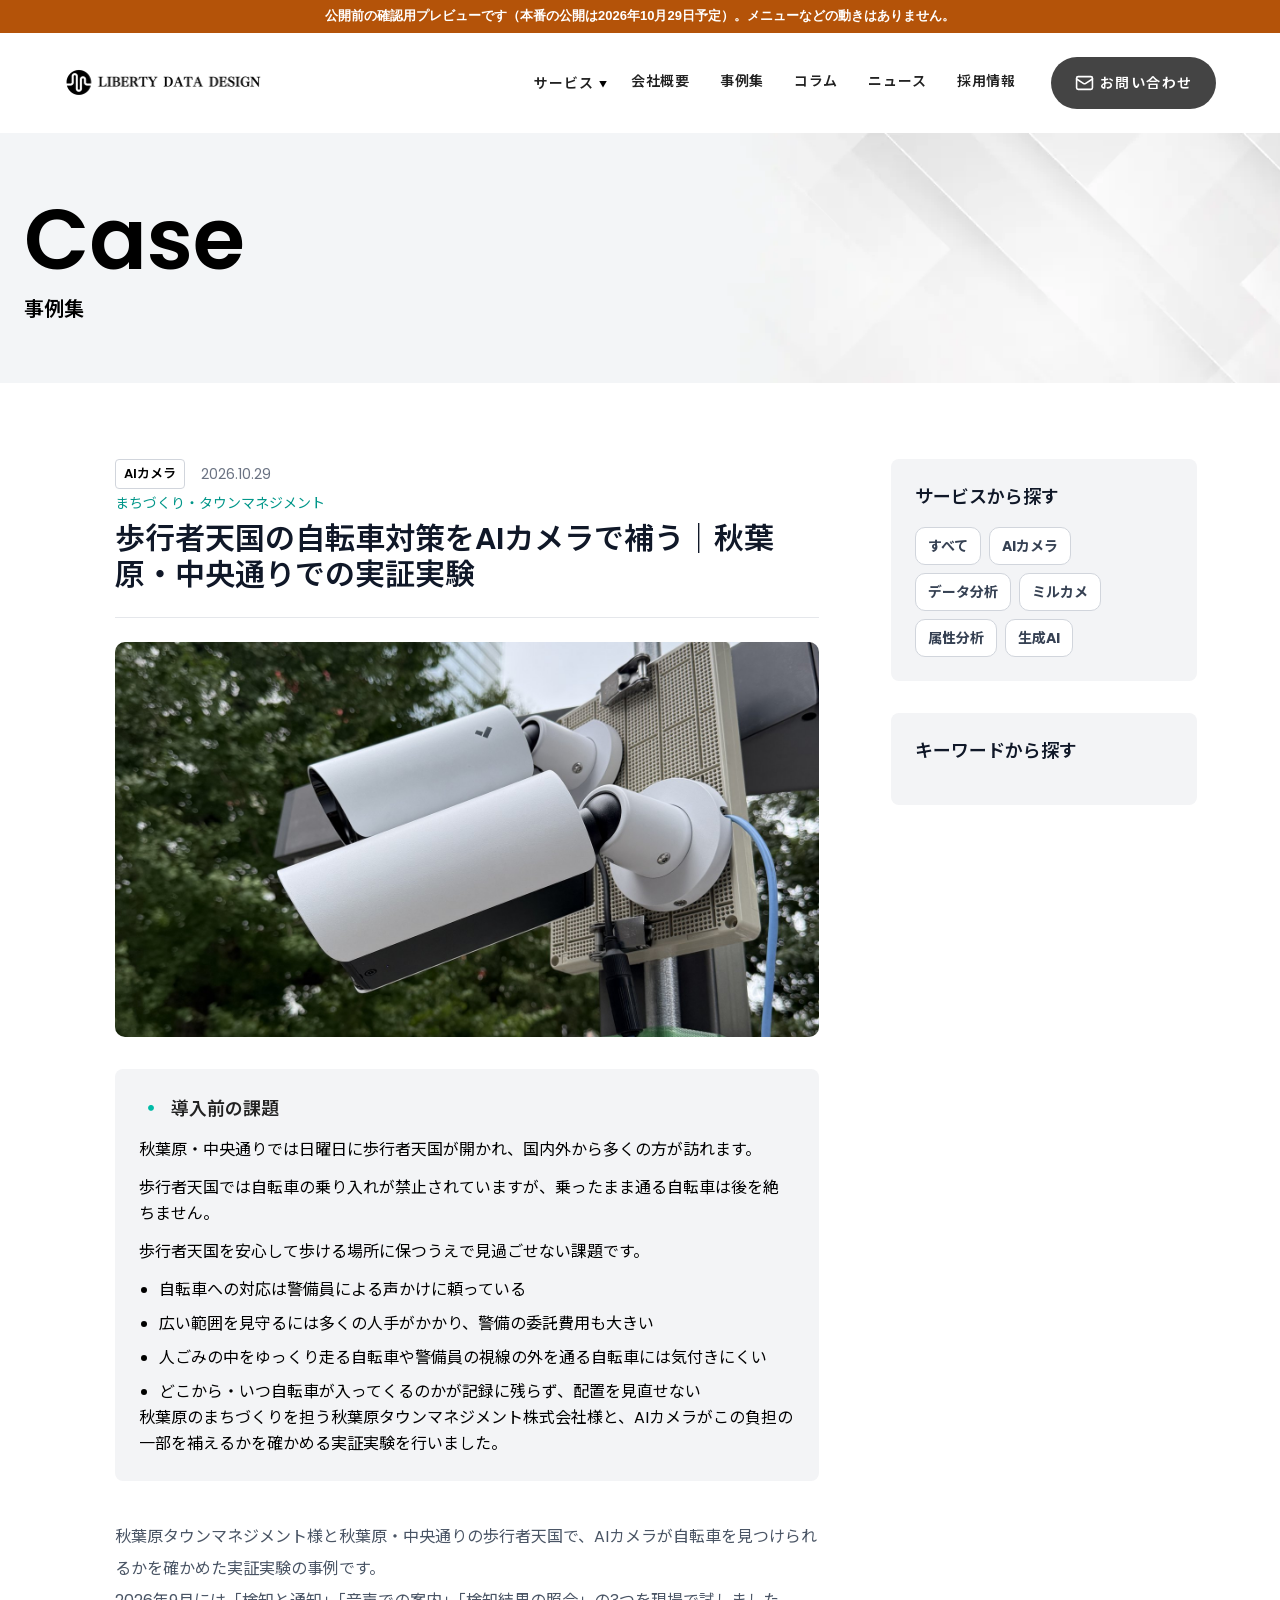
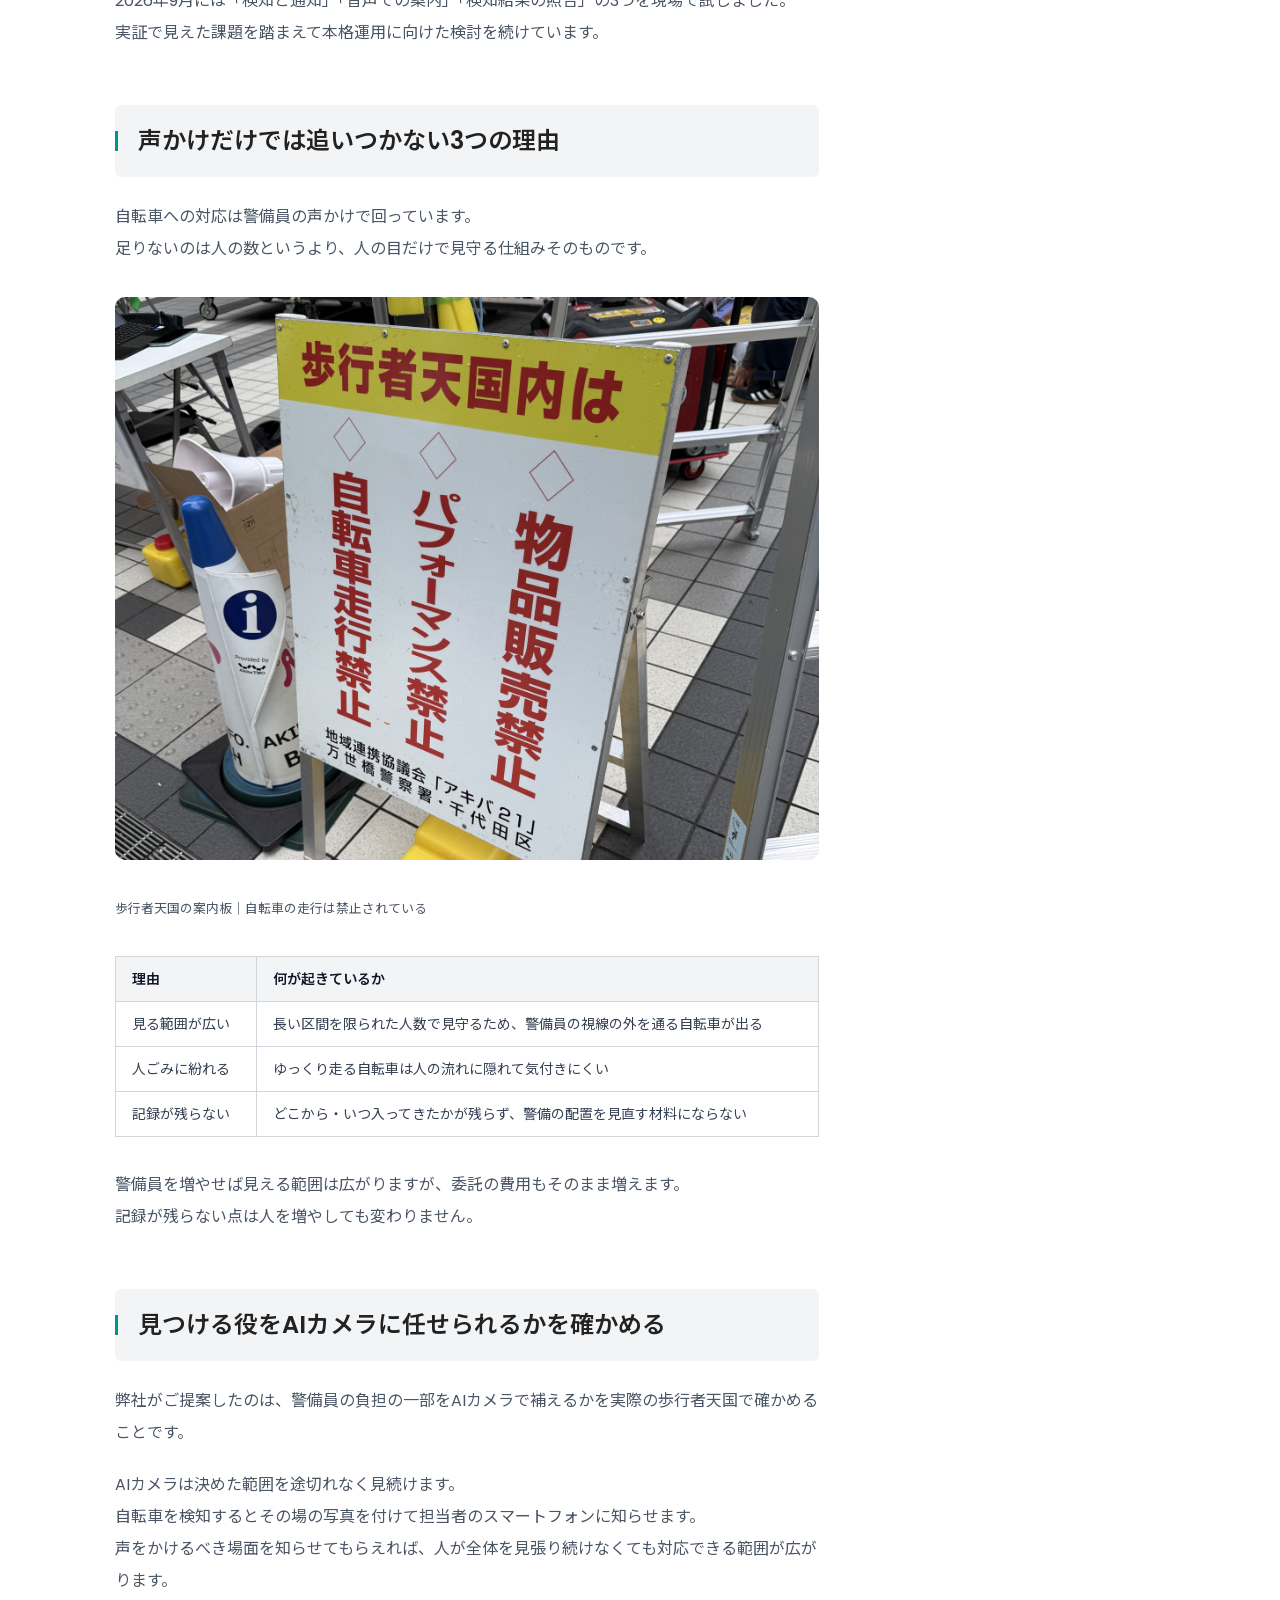
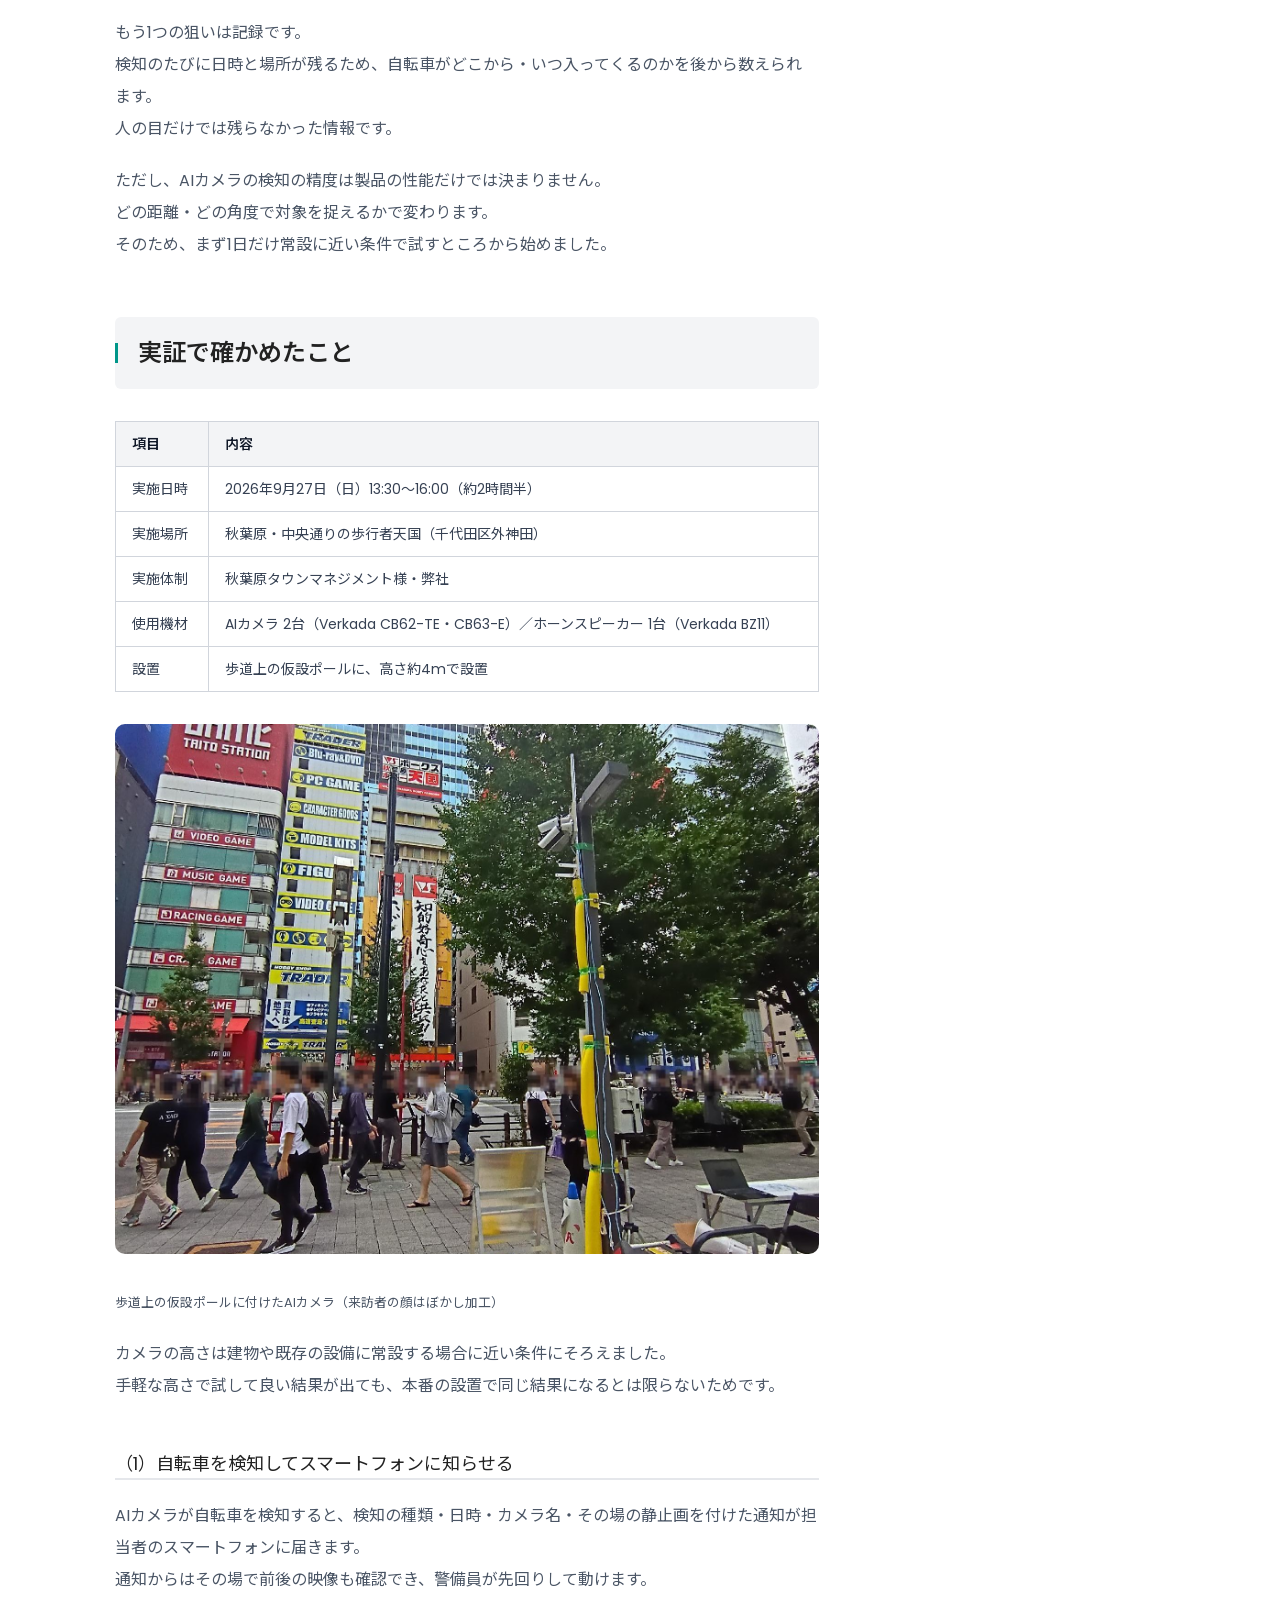
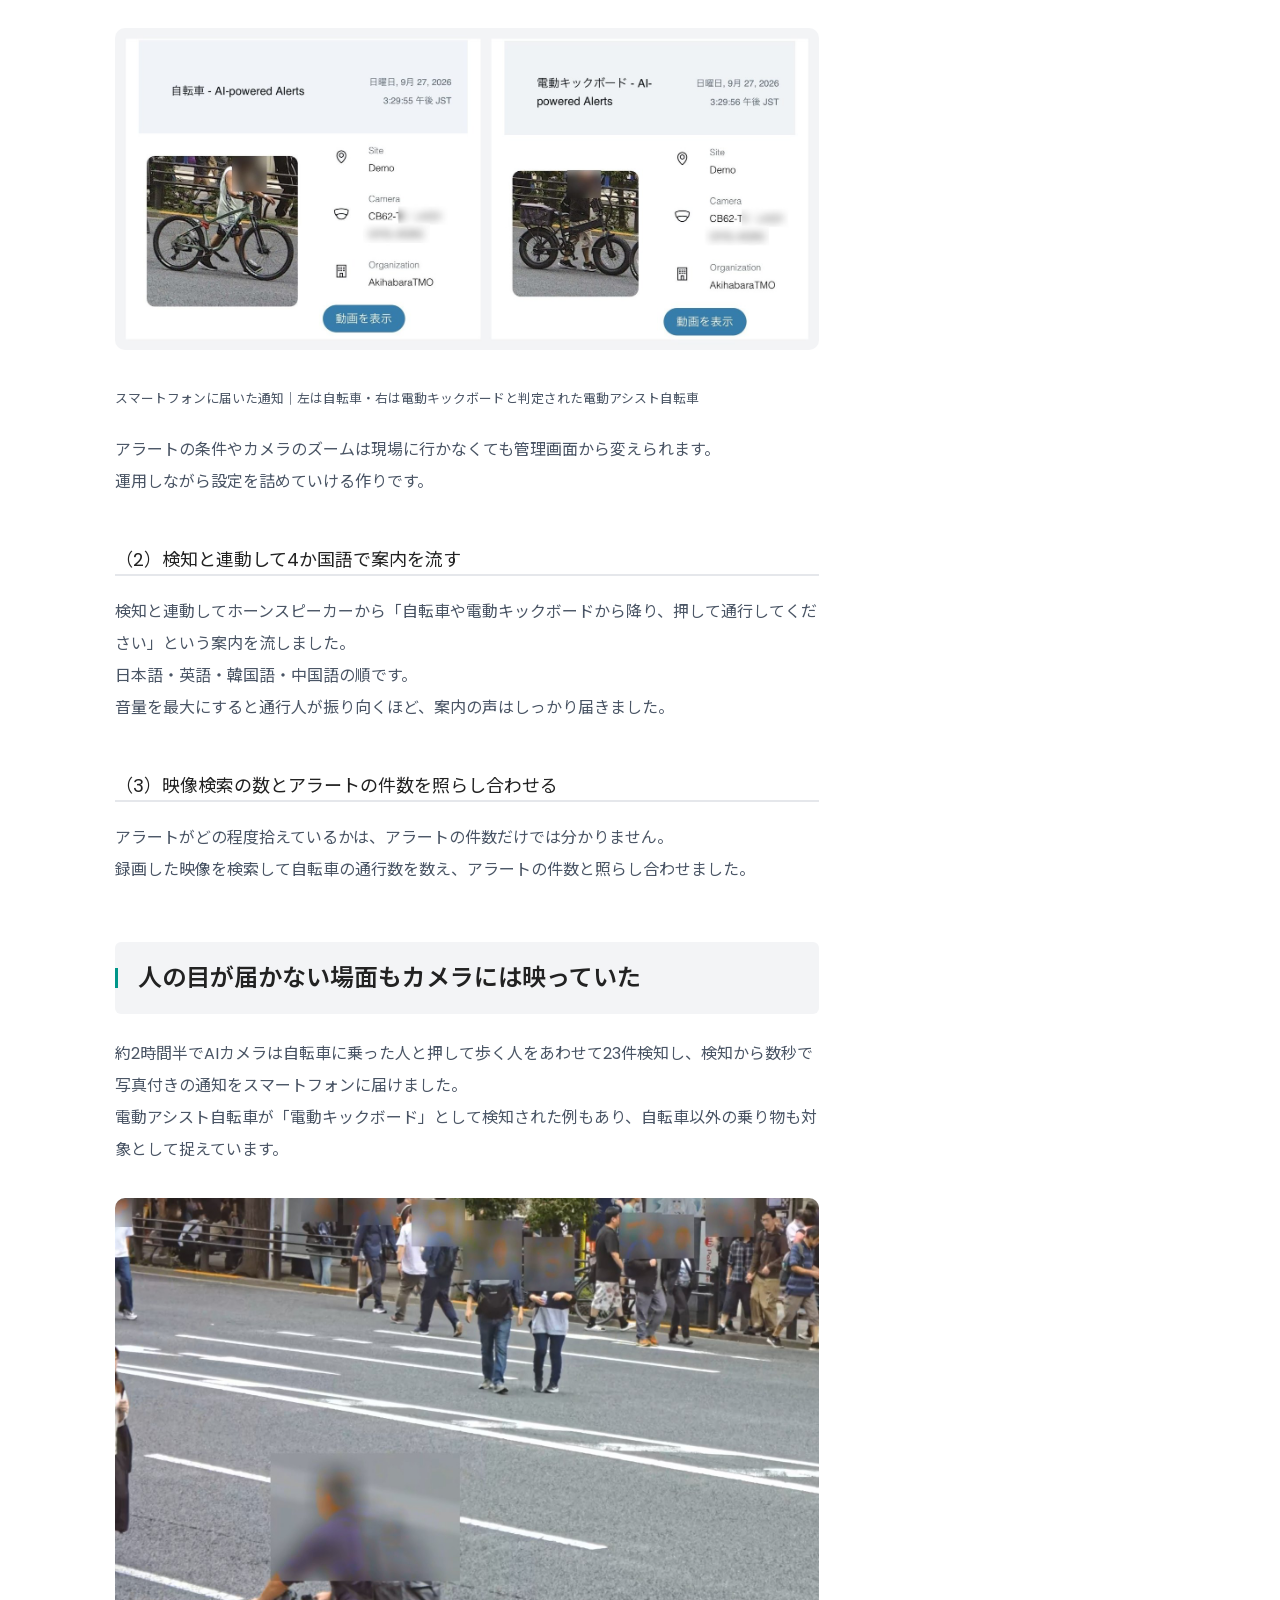
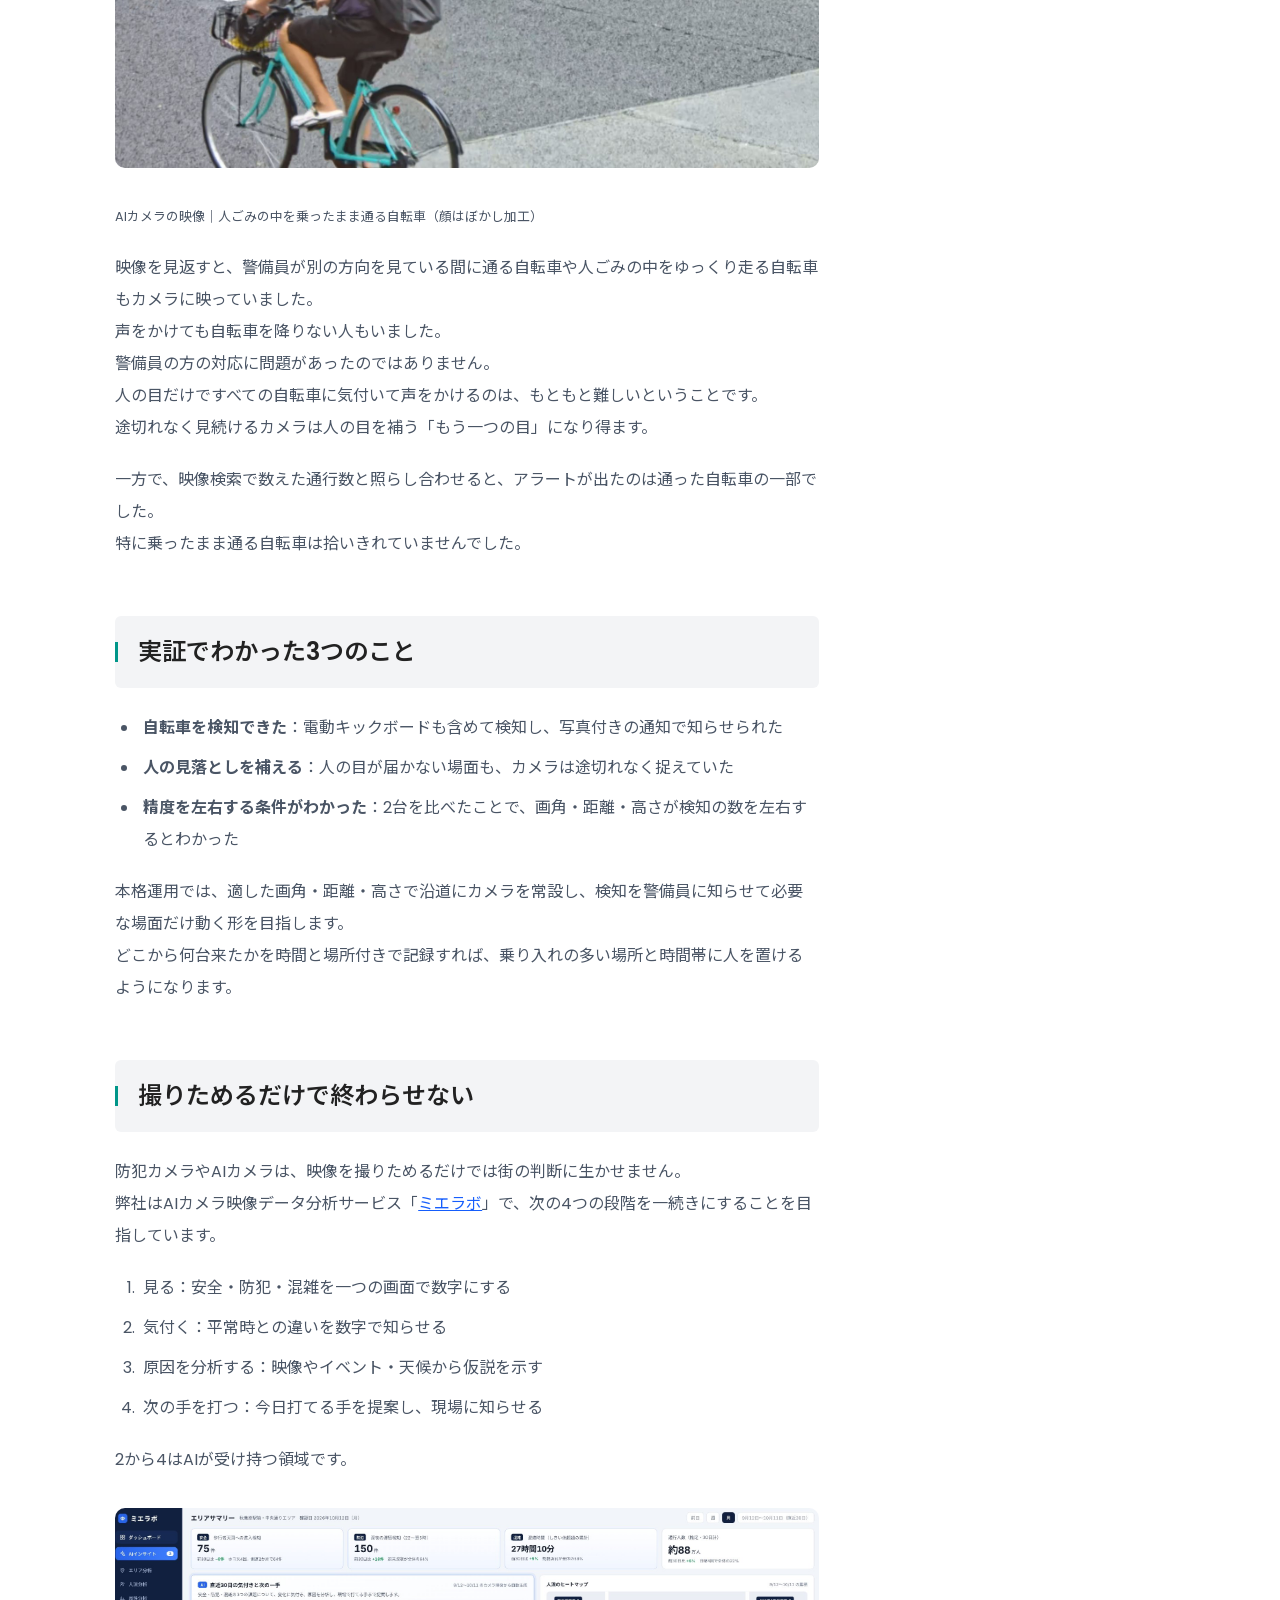
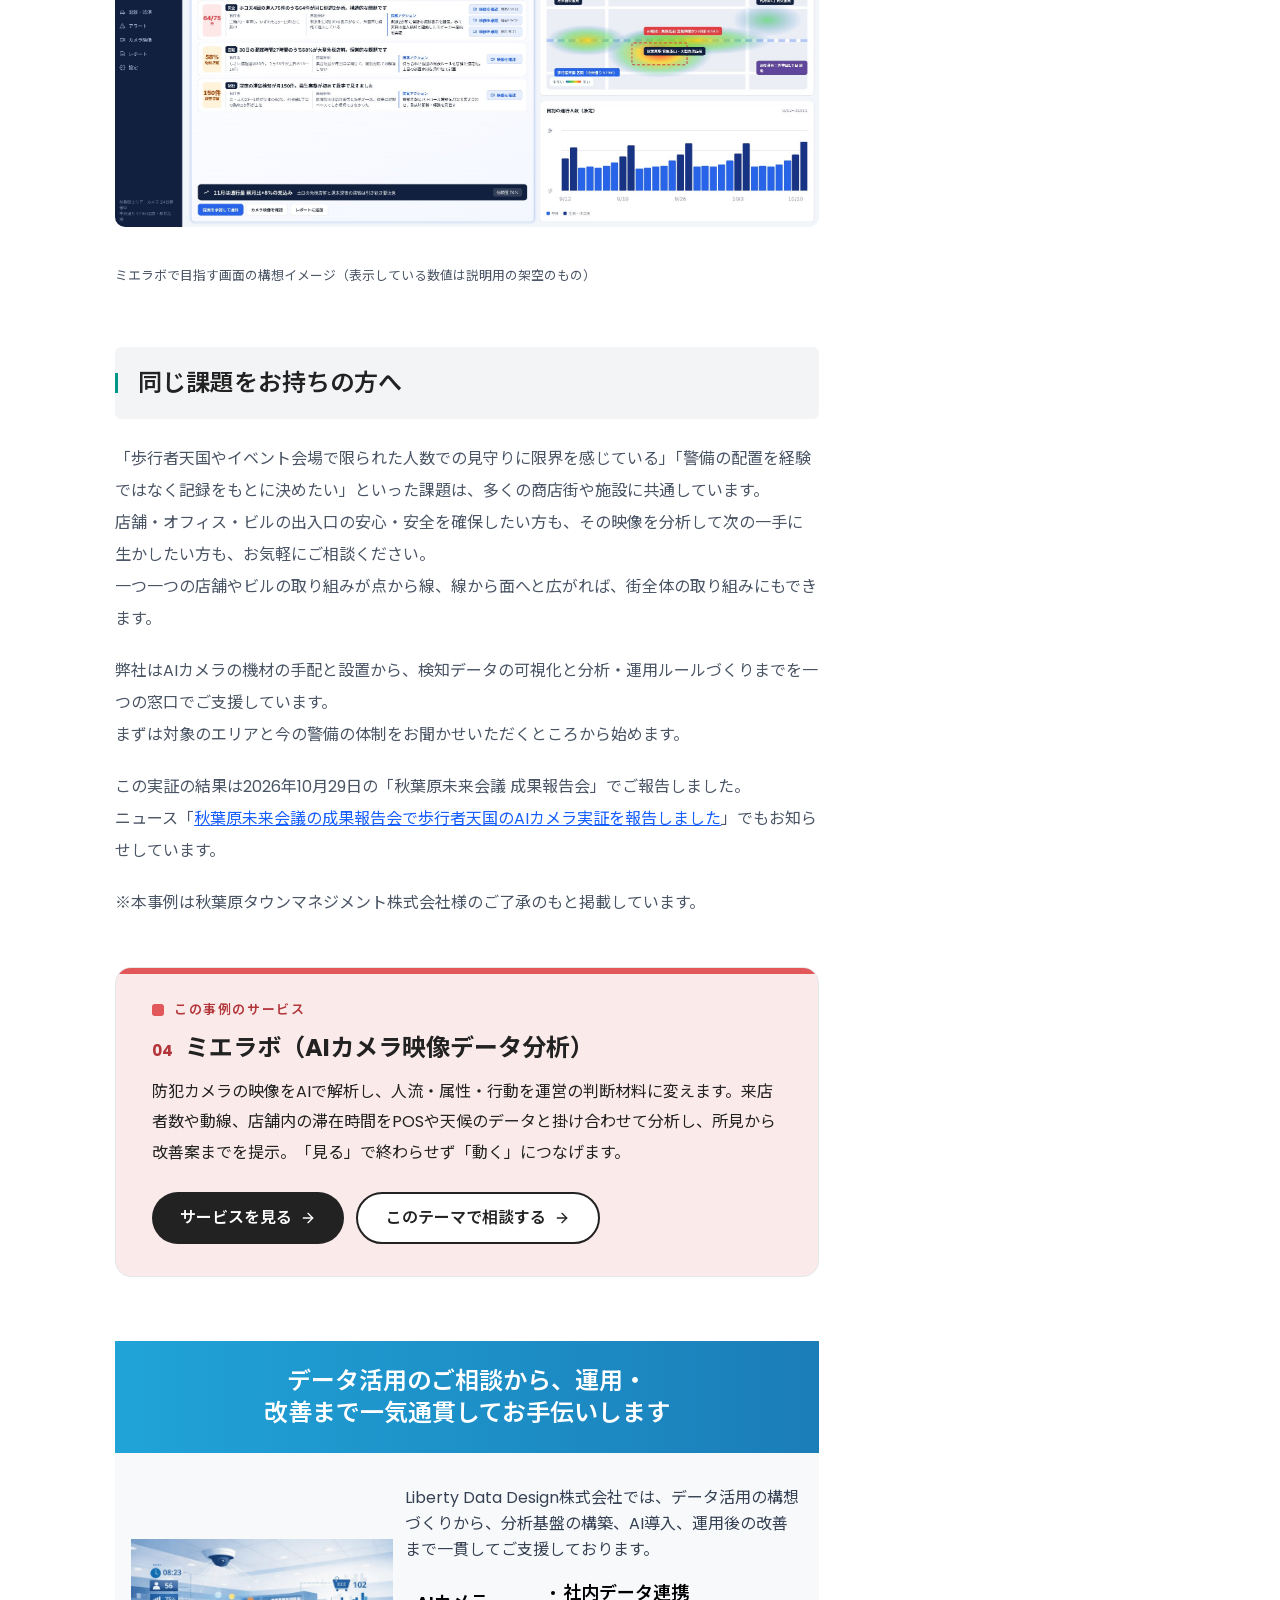
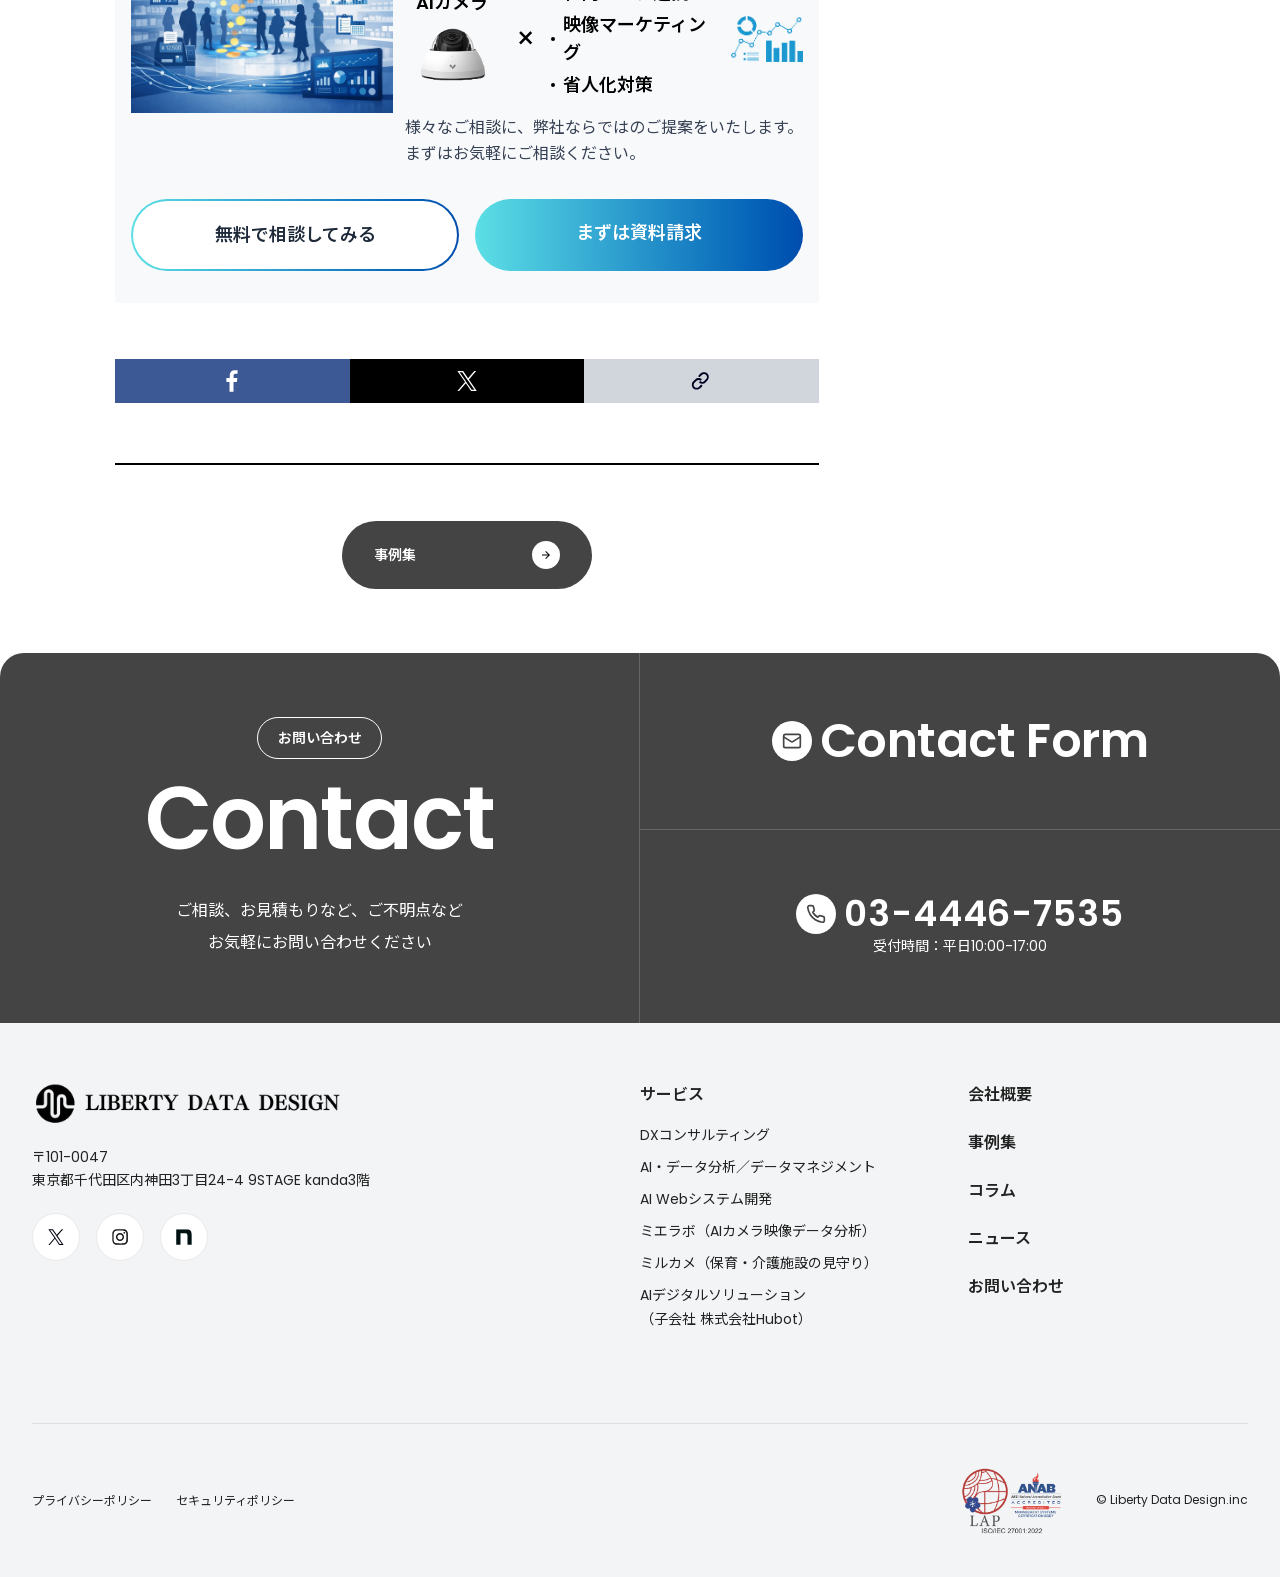
==== commit 22ffed59: "発表資料に合わせて事例とニュースを更新した（課題と次の手・本格運用・記録の章を削除し、わかったこと・将来構想を追加） Co-Authored-By: Claude Opus 5.5 <noreply@" ====
--- a/case/1817/index.html
+++ b/case/1817/index.html
@@ -1,5 +1,5 @@
 <!DOCTYPE html>
-<html lang="ja"><head><meta content="noindex, nofollow, noarchive" name="robots"/><meta charset="utf-8"/><meta content="width=device-width, initial-scale=1" name="viewport"/><link data-precedence="next_static/css/app/layout.css" href="../../assets/css/5ab6ed533f.css" rel="stylesheet"/><link href="../../assets/img/a40fba6620.ico" rel="shortcut icon"/><title>歩行者天国の自転車対策をAIカメラで補う｜秋葉原・中央通りでの実証実験 - 事例集【Liberty Data Design】</title><meta content="歩行者天国での自転車の乗り入れ対策は、警備員の声かけに頼りがちです。秋葉原・中央通りでAIカメラとスピーカーを使った実証を行い、検知の実力と本格運用に向けて見えた課題をまとめました。" name="description"/><meta content="summary_large_image" name="twitter:card"/><meta content="歩行者天国の自転車対策をAIカメラで補う｜秋葉原・中央通りでの実証実験 - 事例集【Liberty Data Design】" name="twitter:title"/><meta content="歩行者天国での自転車の乗り入れ対策は、警備員の声かけに頼りがちです。秋葉原・中央通りでAIカメラとスピーカーを使った実証を行い、検知の実力と本格運用に向けて見えた課題をまとめました。" name="twitter:description"/><meta content="https://ldd.co.jp/ogp.png" name="twitter:image"/><link href="../../assets/img/a40fba6620.ico" rel="icon" sizes="256x256" type="image/x-icon"/><style>.preview-band{position:sticky;top:0;z-index:9999;background:#b45309;color:#fff;font:600 13px/1.6 sans-serif;text-align:center;padding:6px 12px}</style></head><body class="__variable_fb7dd0 __variable_ed254d"><div class="preview-band">公開前の確認用プレビューです（本番の公開は2026年10月29日予定）。メニューなどの動きはありません。</div><div id="wrapper"><header class="sticky top-0 z-50 w-full h-[70px] lg:h-[100px] flex items-center justify-between bg-white/97"><div class="container-fluid flex h-full w-full items-center justify-between"><div class="h-full w-full flex items-center"><a class="flex items-center" href="https://ldd.co.jp/" rel="home" title="Liberty Data Design株式会社"><img alt="AIによる映像解析・防犯カメラデータ分析・AI導入支援【Liberty Data Design】" class="h-auto w-[230px] lg:w-[290px] pl-4 lg:pl-8" data-nimg="1" decoding="async" height="36" src="../../assets/img/b964e267d3.png" style="color:transparent" width="290"/></a></div><nav class="hidden lg:flex items-center justify-end h-full"><ul class="flex items-center space-x-6 w-full justify-end"><li class="relative inline-flex flex-row min-w-[80px] cursor-pointer text-center tracking-wider"><a class="relative inline-block py-1 group w-full" href="https://ldd.co.jp/service/"><div class="relative overflow-hidden h-5"><span class="absolute inset-0 text-sm font-semibold transition-transform duration-300 translate-y-0 text-[#222222]">サービス</span><span class="absolute inset-0 text-sm font-semibold transition-transform duration-300 translate-y-full text-[#222222]">サービス</span></div><span class="absolute bottom-1 left-0 w-0 h-[1px] bg-[#b4b4b4] transition-all duration-400"></span></a><button aria-controls="nav-services" aria-expanded="false" aria-label="サービス一覧を開く" class="absolute bottom-0.5 -right-2.5 p-1.5 text-[0.5rem] leading-none rounded focus-visible:outline-2 focus-visible:outline-[#222222]" type="button"><span aria-hidden="true">▼</span></button><ul class="absolute top-full left-1/2 -translate-x-1/2 bg-white p-2.5 space-y-2.5 text-left shadow-md rounded-md w-[330px] z-10 text-sm font-semibold text-[#222222]" hidden="" id="nav-services"><li class="bg-[#f2f4f5] rounded-md hover:bg-[#e3e8eb] duration-300"><a class="block py-4 px-5" href="https://ldd.co.jp/service/consulting/"><span>DXコンサルティング</span></a></li><li class="bg-[#f2f4f5] rounded-md hover:bg-[#e3e8eb] duration-300"><a class="block py-4 px-5" href="https://ldd.co.jp/service/data/"><span>AI・データ分析<span class="whitespace-nowrap">／データマネジメント</span></span></a></li><li class="bg-[#f2f4f5] rounded-md hover:bg-[#e3e8eb] duration-300"><a class="block py-4 px-5" href="https://ldd.co.jp/service/generative-ai/"><span>AI Webシステム開発</span></a></li><li class="bg-[#f2f4f5] rounded-md hover:bg-[#e3e8eb] duration-300"><a class="block py-4 px-5" href="https://ldd.co.jp/service/mie-lab/"><span>ミエラボ<span class="whitespace-nowrap">（AIカメラ映像データ分析）</span></span></a></li><li class="bg-[#f2f4f5] rounded-md hover:bg-[#e3e8eb] duration-300"><a class="block py-4 px-5" href="https://ldd.co.jp/service/mirucame/"><span>ミルカメ<span class="whitespace-nowrap">（保育・介護施設の見守り）</span></span></a></li><li class="bg-[#f2f4f5] rounded-md hover:bg-[#e3e8eb] duration-300"><a class="block py-4 px-5" href="https://hubot-ai.com/#service-01" rel="noopener noreferrer" target="_blank"><span>AIデジタルソリューション<span class="inline-block whitespace-nowrap">（子会社 株式会社Hubot）</span></span></a></li></ul></li><li class="relative min-w-[65px] text-center tracking-wider"><a class="relative inline-block py-1 group w-full" href="https://ldd.co.jp/company/"><div class="relative overflow-hidden h-5"><span class="absolute inset-0 text-sm font-semibold transition-transform duration-300 translate-y-0 text-[#222222]">会社概要</span><span class="absolute inset-0 text-sm font-semibold transition-transform duration-300 translate-y-full text-[#222222]">会社概要</span></div><span class="absolute bottom-1 left-0 w-0 h-[1px] bg-[#b4b4b4] transition-all duration-400"></span></a></li><li class="relative min-w-[50px] text-center tracking-wider"><a class="relative inline-block py-1 group w-full" href="https://ldd.co.jp/case/"><div class="relative overflow-hidden h-5"><span class="absolute inset-0 text-sm font-semibold transition-transform duration-300 translate-y-0 text-[#222222]">事例集</span><span class="absolute inset-0 text-sm font-semibold transition-transform duration-300 translate-y-full text-[#222222]">事例集</span></div><span class="absolute bottom-1 left-0 w-0 h-[1px] bg-[#b4b4b4] transition-all duration-400"></span></a></li><li class="relative min-w-[50px] text-center tracking-wider"><a class="relative inline-block py-1 group w-full" href="https://ldd.co.jp/column/"><div class="relative overflow-hidden h-5"><span class="absolute inset-0 text-sm font-semibold transition-transform duration-300 translate-y-0 text-[#222222]">コラム</span><span class="absolute inset-0 text-sm font-semibold transition-transform duration-300 translate-y-full text-[#222222]">コラム</span></div><span class="absolute bottom-1 left-0 w-0 h-[1px] bg-[#b4b4b4] transition-all duration-400"></span></a></li><li class="relative min-w-[65px] text-center tracking-wider"><a class="relative inline-block py-1 group w-full" href="https://ldd.co.jp/news/"><div class="relative overflow-hidden h-5"><span class="absolute inset-0 text-sm font-semibold transition-transform duration-300 translate-y-0 text-[#222222]">ニュース</span><span class="absolute inset-0 text-sm font-semibold transition-transform duration-300 translate-y-full text-[#222222]">ニュース</span></div><span class="absolute bottom-1 left-0 w-0 h-[1px] bg-[#b4b4b4] transition-all duration-400"></span></a></li><li class="relative min-w-[65px] text-center tracking-wider"><a class="relative inline-block py-1 group w-full" href="https://ldd.co.jp/recruit/"><div class="relative overflow-hidden h-5"><span class="absolute inset-0 text-sm font-semibold transition-transform duration-300 translate-y-0 text-[#222222]">採用情報</span><span class="absolute inset-0 text-sm font-semibold transition-transform duration-300 translate-y-full text-[#222222]">採用情報</span></div><span class="absolute bottom-1 left-0 w-0 h-[1px] bg-[#b4b4b4] transition-all duration-400"></span></a></li><li class="relative ml-2 pr-8"><a class="inline-flex items-center rounded-full h-full min-w-[165px] py-3.5 pl-6 pr-5 transition-colors duration-400 bg-[#444444] text-white text-sm font-semibold" href="https://ldd.co.jp/contact/"><svg class="lucide lucide-mail mr-1.5 h-6 w-6" fill="none" height="24" stroke="currentColor" stroke-linecap="round" stroke-linejoin="round" stroke-width="2" viewbox="0 0 24 24" width="24" xmlns="http://www.w3.org/2000/svg"><rect height="16" rx="2" width="20" x="2" y="4"></rect><path d="m22 7-8.97 5.7a1.94 1.94 0 0 1-2.06 0L2 7"></path></svg><div class="relative overflow-hidden h-5 w-full tracking-widest"><span class="absolute inset-0 transition-transform duration-300 translate-y-0">お問い合わせ</span><span class="absolute inset-0 transition-transform duration-300 translate-y-full">お問い合わせ</span></div></a></li></ul></nav><div class="lg:hidden flex pr-2"><button aria-label="メニュー" class="flex items-center justify-center w-12 h-12 rounded-xl bg-[#222222] text-white"><svg class="lucide lucide-menu h-6 w-6" fill="none" height="24" stroke="currentColor" stroke-linecap="round" stroke-linejoin="round" stroke-width="2" viewbox="0 0 24 24" width="24" xmlns="http://www.w3.org/2000/svg"><line x1="4" x2="20" y1="12" y2="12"></line><line x1="4" x2="20" y1="6" y2="6"></line><line x1="4" x2="20" y1="18" y2="18"></line></svg></button></div></div></header><section class="relative py-15 md:py-25 mb-6 md:mb-11 rounded-b-lg"><img alt="" class="absolute inset-0 w-full h-full md:hidden z-10" data-nimg="fill" decoding="async" loading="lazy" src="../../assets/img/c2bdb00e0f.webp" style="position:absolute;height:100%;width:100%;left:0;top:0;right:0;bottom:0;object-fit:cover;color:transparent"/><img alt="" class="absolute inset-0 w-full h-full hidden md:block z-10" data-nimg="fill" decoding="async" loading="lazy" src="../../assets/img/5985bd903b.webp" style="position:absolute;height:100%;width:100%;left:0;top:0;right:0;bottom:0;object-fit:cover;color:transparent"/><div class="container mx-auto px-6 relative z-10"><div class="text-4xl md:text-[85px] font-semibold mb-2">Case</div><p class="text-black font-semibold text-lg md:text-xl">事例集</p></div></section><main class="min-h-screen pt-4 md:pt-8 pb-16 px-4 sm:px-6 lg:px-8 w-[98vw] lg:w-[92vw] mx-auto"><div class="max-w-7xl mx-auto grid grid-cols-1 lg:grid-cols-10 gap-10"><div class="lg:col-span-7 px-6 sm:px-8"><div class="flex items-center space-x-4 mb-1"><span class="inline-block text-[13px] font-semibold px-2 py-1 rounded border-[1px] border-gray-300">AIカメラ</span><time class="text-gray-500 text-sm" datetime="2026-10-29">2026.10.29</time></div><p class="text-teal-600 mb-2 text-sm">まちづくり・タウンマネジメント</p><h1 class="text-2xl sm:text-3xl font-semibold text-gray-900 mb-2">歩行者天国の自転車対策をAIカメラで補う｜秋葉原・中央通りでの実証実験</h1><div class="my-6 h-[1px] bg-gray-200"></div><div class="mb-8 relative w-full" style="padding-bottom:56.25%"><img alt="歩行者天国の自転車対策をAIカメラで補う｜秋葉原・中央通りでの実証実験" class="rounded-lg" data-nimg="fill" decoding="async" loading="lazy" src="../../assets/img/3dc434b8e1.png" style="position:absolute;height:100%;width:100%;left:0;top:0;right:0;bottom:0;object-fit:cover;color:transparent"/></div><div class="bg-gray-100 rounded-md p-6 mb-10"><h2 class="text-lg font-semibold mb-3 flex items-center"><span class="text-teal-500 mr-2 text-2xl font-semibold">・</span>導入前の課題</h2><p class="text-black leading-relaxed mb-3 last:mb-0">秋葉原・中央通りでは日曜日に歩行者天国が開かれ、国内外から多くの方が訪れます。</p><p class="text-black leading-relaxed mb-3 last:mb-0">歩行者天国では自転車の乗り入れが禁止されていますが、乗ったまま通る自転車は後を絶ちません。</p><p class="text-black leading-relaxed mb-3 last:mb-0">歩行者天国を安心して歩ける場所に保つうえで見過ごせない課題です。</p><ul class="list-disc pl-5 space-y-2 text-black leading-relaxed"><li>自転車への対応は警備員による声かけに頼っている</li><li>広い範囲を見守るには多くの人手がかかり、警備の委託費用も大きい</li><li>人ごみの中をゆっくり走る自転車や警備員の視線の外を通る自転車には気付きにくい</li><li>どこから・いつ自転車が入ってくるのかが記録に残らず、配置を見直せない</li></ul><p class="text-black leading-relaxed mb-3 last:mb-0">秋葉原のまちづくりを担う秋葉原タウンマネジメント株式会社様と、AIカメラがこの負担の一部を補えるかを確かめる実証実験を行いました。</p></div><div class="prose prose-lg max-w-none text-gray-700"><p class="text-gray-600 leading-loose my-5">秋葉原タウンマネジメント様と秋葉原・中央通りの歩行者天国で、AIカメラが自転車を見つけられるかを確かめた実証実験の事例です。<br/>
+<html lang="ja"><head><meta content="noindex, nofollow, noarchive" name="robots"/><meta charset="utf-8"/><meta content="width=device-width, initial-scale=1" name="viewport"/><link data-precedence="next_static/css/app/layout.css" href="../../assets/css/2f69182f0c.css" rel="stylesheet"/><link href="../../assets/img/a40fba6620.ico" rel="shortcut icon"/><title>歩行者天国の自転車対策をAIカメラで補う｜秋葉原・中央通りでの実証実験 - 事例集【Liberty Data Design】</title><meta content="歩行者天国での自転車の乗り入れ対策は、警備員の声かけに頼りがちです。秋葉原・中央通りでAIカメラとスピーカーを使った実証を行い、検知の実力と本格運用に向けて見えた課題をまとめました。" name="description"/><meta content="summary_large_image" name="twitter:card"/><meta content="歩行者天国の自転車対策をAIカメラで補う｜秋葉原・中央通りでの実証実験 - 事例集【Liberty Data Design】" name="twitter:title"/><meta content="歩行者天国での自転車の乗り入れ対策は、警備員の声かけに頼りがちです。秋葉原・中央通りでAIカメラとスピーカーを使った実証を行い、検知の実力と本格運用に向けて見えた課題をまとめました。" name="twitter:description"/><meta content="https://ldd.co.jp/ogp.png" name="twitter:image"/><link href="../../assets/img/a40fba6620.ico" rel="icon" sizes="256x256" type="image/x-icon"/><style>.preview-band{position:sticky;top:0;z-index:9999;background:#b45309;color:#fff;font:600 13px/1.6 sans-serif;text-align:center;padding:6px 12px}</style></head><body class="__variable_fb7dd0 __variable_ed254d"><div class="preview-band">公開前の確認用プレビューです（本番の公開は2026年10月29日予定）。メニューなどの動きはありません。</div><div id="wrapper"><header class="sticky top-0 z-50 w-full h-[70px] lg:h-[100px] flex items-center justify-between bg-white/97"><div class="container-fluid flex h-full w-full items-center justify-between"><div class="h-full w-full flex items-center"><a class="flex items-center" href="https://ldd.co.jp/" rel="home" title="Liberty Data Design株式会社"><img alt="AIによる映像解析・防犯カメラデータ分析・AI導入支援【Liberty Data Design】" class="h-auto w-[230px] lg:w-[290px] pl-4 lg:pl-8" data-nimg="1" decoding="async" height="36" src="../../assets/img/b964e267d3.png" style="color:transparent" width="290"/></a></div><nav class="hidden lg:flex items-center justify-end h-full"><ul class="flex items-center space-x-6 w-full justify-end"><li class="relative inline-flex flex-row min-w-[80px] cursor-pointer text-center tracking-wider"><a class="relative inline-block py-1 group w-full" href="https://ldd.co.jp/service/"><div class="relative overflow-hidden h-5"><span class="absolute inset-0 text-sm font-semibold transition-transform duration-300 translate-y-0 text-[#222222]">サービス</span><span class="absolute inset-0 text-sm font-semibold transition-transform duration-300 translate-y-full text-[#222222]">サービス</span></div><span class="absolute bottom-1 left-0 w-0 h-[1px] bg-[#b4b4b4] transition-all duration-400"></span></a><button aria-controls="nav-services" aria-expanded="false" aria-label="サービス一覧を開く" class="absolute bottom-0.5 -right-2.5 p-1.5 text-[0.5rem] leading-none rounded focus-visible:outline-2 focus-visible:outline-[#222222]" type="button"><span aria-hidden="true">▼</span></button><ul class="absolute top-full left-1/2 -translate-x-1/2 bg-white p-2.5 space-y-2.5 text-left shadow-md rounded-md w-[330px] z-10 text-sm font-semibold text-[#222222]" hidden="" id="nav-services"><li class="bg-[#f2f4f5] rounded-md hover:bg-[#e3e8eb] duration-300"><a class="block py-4 px-5" href="https://ldd.co.jp/service/consulting/"><span>DXコンサルティング</span></a></li><li class="bg-[#f2f4f5] rounded-md hover:bg-[#e3e8eb] duration-300"><a class="block py-4 px-5" href="https://ldd.co.jp/service/data/"><span>AI・データ分析<span class="whitespace-nowrap">／データマネジメント</span></span></a></li><li class="bg-[#f2f4f5] rounded-md hover:bg-[#e3e8eb] duration-300"><a class="block py-4 px-5" href="https://ldd.co.jp/service/generative-ai/"><span>AI Webシステム開発</span></a></li><li class="bg-[#f2f4f5] rounded-md hover:bg-[#e3e8eb] duration-300"><a class="block py-4 px-5" href="https://ldd.co.jp/service/mie-lab/"><span>ミエラボ<span class="whitespace-nowrap">（AIカメラ映像データ分析）</span></span></a></li><li class="bg-[#f2f4f5] rounded-md hover:bg-[#e3e8eb] duration-300"><a class="block py-4 px-5" href="https://ldd.co.jp/service/mirucame/"><span>ミルカメ<span class="whitespace-nowrap">（保育・介護施設の見守り）</span></span></a></li><li class="bg-[#f2f4f5] rounded-md hover:bg-[#e3e8eb] duration-300"><a class="block py-4 px-5" href="https://hubot-ai.com/#service-01" rel="noopener noreferrer" target="_blank"><span>AIデジタルソリューション<span class="inline-block whitespace-nowrap">（子会社 株式会社Hubot）</span></span></a></li></ul></li><li class="relative min-w-[65px] text-center tracking-wider"><a class="relative inline-block py-1 group w-full" href="https://ldd.co.jp/company/"><div class="relative overflow-hidden h-5"><span class="absolute inset-0 text-sm font-semibold transition-transform duration-300 translate-y-0 text-[#222222]">会社概要</span><span class="absolute inset-0 text-sm font-semibold transition-transform duration-300 translate-y-full text-[#222222]">会社概要</span></div><span class="absolute bottom-1 left-0 w-0 h-[1px] bg-[#b4b4b4] transition-all duration-400"></span></a></li><li class="relative min-w-[50px] text-center tracking-wider"><a class="relative inline-block py-1 group w-full" href="https://ldd.co.jp/case/"><div class="relative overflow-hidden h-5"><span class="absolute inset-0 text-sm font-semibold transition-transform duration-300 translate-y-0 text-[#222222]">事例集</span><span class="absolute inset-0 text-sm font-semibold transition-transform duration-300 translate-y-full text-[#222222]">事例集</span></div><span class="absolute bottom-1 left-0 w-0 h-[1px] bg-[#b4b4b4] transition-all duration-400"></span></a></li><li class="relative min-w-[50px] text-center tracking-wider"><a class="relative inline-block py-1 group w-full" href="https://ldd.co.jp/column/"><div class="relative overflow-hidden h-5"><span class="absolute inset-0 text-sm font-semibold transition-transform duration-300 translate-y-0 text-[#222222]">コラム</span><span class="absolute inset-0 text-sm font-semibold transition-transform duration-300 translate-y-full text-[#222222]">コラム</span></div><span class="absolute bottom-1 left-0 w-0 h-[1px] bg-[#b4b4b4] transition-all duration-400"></span></a></li><li class="relative min-w-[65px] text-center tracking-wider"><a class="relative inline-block py-1 group w-full" href="https://ldd.co.jp/news/"><div class="relative overflow-hidden h-5"><span class="absolute inset-0 text-sm font-semibold transition-transform duration-300 translate-y-0 text-[#222222]">ニュース</span><span class="absolute inset-0 text-sm font-semibold transition-transform duration-300 translate-y-full text-[#222222]">ニュース</span></div><span class="absolute bottom-1 left-0 w-0 h-[1px] bg-[#b4b4b4] transition-all duration-400"></span></a></li><li class="relative min-w-[65px] text-center tracking-wider"><a class="relative inline-block py-1 group w-full" href="https://ldd.co.jp/recruit/"><div class="relative overflow-hidden h-5"><span class="absolute inset-0 text-sm font-semibold transition-transform duration-300 translate-y-0 text-[#222222]">採用情報</span><span class="absolute inset-0 text-sm font-semibold transition-transform duration-300 translate-y-full text-[#222222]">採用情報</span></div><span class="absolute bottom-1 left-0 w-0 h-[1px] bg-[#b4b4b4] transition-all duration-400"></span></a></li><li class="relative ml-2 pr-8"><a class="inline-flex items-center rounded-full h-full min-w-[165px] py-3.5 pl-6 pr-5 transition-colors duration-400 bg-[#444444] text-white text-sm font-semibold" href="https://ldd.co.jp/contact/"><svg class="lucide lucide-mail mr-1.5 h-6 w-6" fill="none" height="24" stroke="currentColor" stroke-linecap="round" stroke-linejoin="round" stroke-width="2" viewbox="0 0 24 24" width="24" xmlns="http://www.w3.org/2000/svg"><rect height="16" rx="2" width="20" x="2" y="4"></rect><path d="m22 7-8.97 5.7a1.94 1.94 0 0 1-2.06 0L2 7"></path></svg><div class="relative overflow-hidden h-5 w-full tracking-widest"><span class="absolute inset-0 transition-transform duration-300 translate-y-0">お問い合わせ</span><span class="absolute inset-0 transition-transform duration-300 translate-y-full">お問い合わせ</span></div></a></li></ul></nav><div class="lg:hidden flex pr-2"><button aria-label="メニュー" class="flex items-center justify-center w-12 h-12 rounded-xl bg-[#222222] text-white"><svg class="lucide lucide-menu h-6 w-6" fill="none" height="24" stroke="currentColor" stroke-linecap="round" stroke-linejoin="round" stroke-width="2" viewbox="0 0 24 24" width="24" xmlns="http://www.w3.org/2000/svg"><line x1="4" x2="20" y1="12" y2="12"></line><line x1="4" x2="20" y1="6" y2="6"></line><line x1="4" x2="20" y1="18" y2="18"></line></svg></button></div></div></header><section class="relative py-15 md:py-25 mb-6 md:mb-11 rounded-b-lg"><img alt="" class="absolute inset-0 w-full h-full md:hidden z-10" data-nimg="fill" decoding="async" loading="lazy" src="../../assets/img/c2bdb00e0f.webp" style="position:absolute;height:100%;width:100%;left:0;top:0;right:0;bottom:0;object-fit:cover;color:transparent"/><img alt="" class="absolute inset-0 w-full h-full hidden md:block z-10" data-nimg="fill" decoding="async" loading="lazy" src="../../assets/img/5985bd903b.webp" style="position:absolute;height:100%;width:100%;left:0;top:0;right:0;bottom:0;object-fit:cover;color:transparent"/><div class="container mx-auto px-6 relative z-10"><div class="text-4xl md:text-[85px] font-semibold mb-2">Case</div><p class="text-black font-semibold text-lg md:text-xl">事例集</p></div></section><main class="min-h-screen pt-4 md:pt-8 pb-16 px-4 sm:px-6 lg:px-8 w-[98vw] lg:w-[92vw] mx-auto"><div class="max-w-7xl mx-auto grid grid-cols-1 lg:grid-cols-10 gap-10"><div class="lg:col-span-7 px-6 sm:px-8"><div class="flex items-center space-x-4 mb-1"><span class="inline-block text-[13px] font-semibold px-2 py-1 rounded border-[1px] border-gray-300">AIカメラ</span><time class="text-gray-500 text-sm" datetime="2026-10-29">2026.10.29</time></div><p class="text-teal-600 mb-2 text-sm">まちづくり・タウンマネジメント</p><h1 class="text-2xl sm:text-3xl font-semibold text-gray-900 mb-2">歩行者天国の自転車対策をAIカメラで補う｜秋葉原・中央通りでの実証実験</h1><div class="my-6 h-[1px] bg-gray-200"></div><div class="mb-8 relative w-full" style="padding-bottom:56.25%"><img alt="歩行者天国の自転車対策をAIカメラで補う｜秋葉原・中央通りでの実証実験" class="rounded-lg" data-nimg="fill" decoding="async" loading="lazy" src="../../assets/img/3dc434b8e1.png" style="position:absolute;height:100%;width:100%;left:0;top:0;right:0;bottom:0;object-fit:cover;color:transparent"/></div><div class="bg-gray-100 rounded-md p-6 mb-10"><h2 class="text-lg font-semibold mb-3 flex items-center"><span class="text-teal-500 mr-2 text-2xl font-semibold">・</span>導入前の課題</h2><p class="text-black leading-relaxed mb-3 last:mb-0">秋葉原・中央通りでは日曜日に歩行者天国が開かれ、国内外から多くの方が訪れます。</p><p class="text-black leading-relaxed mb-3 last:mb-0">歩行者天国では自転車の乗り入れが禁止されていますが、乗ったまま通る自転車は後を絶ちません。</p><p class="text-black leading-relaxed mb-3 last:mb-0">歩行者天国を安心して歩ける場所に保つうえで見過ごせない課題です。</p><ul class="list-disc pl-5 space-y-2 text-black leading-relaxed"><li>自転車への対応は警備員による声かけに頼っている</li><li>広い範囲を見守るには多くの人手がかかり、警備の委託費用も大きい</li><li>人ごみの中をゆっくり走る自転車や警備員の視線の外を通る自転車には気付きにくい</li><li>どこから・いつ自転車が入ってくるのかが記録に残らず、配置を見直せない</li></ul><p class="text-black leading-relaxed mb-3 last:mb-0">秋葉原のまちづくりを担う秋葉原タウンマネジメント株式会社様と、AIカメラがこの負担の一部を補えるかを確かめる実証実験を行いました。</p></div><div class="prose prose-lg max-w-none text-gray-700"><p class="text-gray-600 leading-loose my-5">秋葉原タウンマネジメント様と秋葉原・中央通りの歩行者天国で、AIカメラが自転車を見つけられるかを確かめた実証実験の事例です。<br/>
 2026年9月には「検知と通知」「音声での案内」「検知結果の照合」の3つを現場で試しました。<br/>
 実証で見えた課題を踏まえて本格運用に向けた検討を続けています。</p>
 <h2 class="flex items-center text-2xl font-semibold mt-14 mb-6 py-5 bg-gray-100 rounded-sm"><div class="h-5 w-[3px] bg-teal-600"></div><div class="ml-5">声かけだけでは追いつかない3つの理由</div></h2>
@@ -29,65 +29,54 @@
 手軽な高さで試して良い結果が出ても、本番の設置で同じ結果になるとは限らないためです。</p>
 <h3 class="text-lg font-medium mt-12 mb-4 border-b-2 border-b-gray-200">（1）自転車を検知してスマートフォンに知らせる</h3>
 <p class="text-gray-600 leading-loose my-5">AIカメラが自転車を検知すると、検知の種類・日時・カメラ名・その場の静止画を付けた通知が担当者のスマートフォンに届きます。<br/>
-通知からは前後の映像もすぐに確認できます。</p>
+通知からはその場で前後の映像も確認でき、警備員が先回りして動けます。</p>
 <p class="text-gray-600 leading-loose my-5"><span class="block w-full mx-auto my-8 rounded-lg overflow-hidden"><img alt="スマートフォンに届いた通知" class="w-full h-auto" src="../../assets/img/b7ea7234fe.jpg"/></span>
 <small>スマートフォンに届いた通知｜左は自転車・右は電動キックボードと判定された電動アシスト自転車</small></p>
 <p class="text-gray-600 leading-loose my-5">アラートの条件やカメラのズームは現場に行かなくても管理画面から変えられます。<br/>
 運用しながら設定を詰めていける作りです。</p>
 <h3 class="text-lg font-medium mt-12 mb-4 border-b-2 border-b-gray-200">（2）検知と連動して4か国語で案内を流す</h3>
 <p class="text-gray-600 leading-loose my-5">検知と連動してホーンスピーカーから「自転車や電動キックボードから降り、押して通行してください」という案内を流しました。<br/>
-日本語・英語・韓国語・中国語の順です。</p>
+日本語・英語・韓国語・中国語の順です。<br/>
+音量を最大にすると通行人が振り向くほど、案内の声はしっかり届きました。</p>
 <h3 class="text-lg font-medium mt-12 mb-4 border-b-2 border-b-gray-200">（3）映像検索の数とアラートの件数を照らし合わせる</h3>
 <p class="text-gray-600 leading-loose my-5">アラートがどの程度拾えているかは、アラートの件数だけでは分かりません。<br/>
 録画した映像を検索して自転車の通行数を数え、アラートの件数と照らし合わせました。</p>
 <h2 class="flex items-center text-2xl font-semibold mt-14 mb-6 py-5 bg-gray-100 rounded-sm"><div class="h-5 w-[3px] bg-teal-600"></div><div class="ml-5">人の目が届かない場面もカメラには映っていた</div></h2>
-<p class="text-gray-600 leading-loose my-5">約2時間半でAIカメラは自転車に乗った人と押して歩く人をあわせて23件検知し、写真付きの通知をスマートフォンに届けました。<br/>
+<p class="text-gray-600 leading-loose my-5">約2時間半でAIカメラは自転車に乗った人と押して歩く人をあわせて23件検知し、検知から数秒で写真付きの通知をスマートフォンに届けました。<br/>
 電動アシスト自転車が「電動キックボード」として検知された例もあり、自転車以外の乗り物も対象として捉えています。</p>
 <p class="text-gray-600 leading-loose my-5"><span class="block w-full mx-auto my-8 rounded-lg overflow-hidden"><img alt="乗ったまま通る自転車" class="w-full h-auto" src="../../assets/img/bd25611d2e.jpg"/></span>
 <small>AIカメラの映像｜人ごみの中を乗ったまま通る自転車（顔はぼかし加工）</small></p>
 <p class="text-gray-600 leading-loose my-5">映像を見返すと、警備員が別の方向を見ている間に通る自転車や人ごみの中をゆっくり走る自転車もカメラに映っていました。<br/>
+声をかけても自転車を降りない人もいました。<br/>
 警備員の方の対応に問題があったのではありません。<br/>
 人の目だけですべての自転車に気付いて声をかけるのは、もともと難しいということです。<br/>
 途切れなく見続けるカメラは人の目を補う「もう一つの目」になり得ます。</p>
 <p class="text-gray-600 leading-loose my-5">一方で、映像検索で数えた通行数と照らし合わせると、アラートが出たのは通った自転車の一部でした。<br/>
 特に乗ったまま通る自転車は拾いきれていませんでした。</p>
-<h2 class="flex items-center text-2xl font-semibold mt-14 mb-6 py-5 bg-gray-100 rounded-sm"><div class="h-5 w-[3px] bg-teal-600"></div><div class="ml-5">見えた3つの課題と次の手</div></h2>
-<h3 class="text-lg font-medium mt-12 mb-4 border-b-2 border-b-gray-200">（1）カメラによって検知数に差が出た</h3>
-<p class="text-gray-600 leading-loose my-5">同じくらいの通行量でも、カメラからの距離や画角によってアラートの数に大きな差が出ました。<br/>
-設置の位置と角度を見直したうえで、運用しながら設定を詰めていきます。<br/>
-検知の精度は1日の結果だけで結論を出さず、確かめながら高めていく前提で進めています。</p>
-<h3 class="text-lg font-medium mt-12 mb-4 border-b-2 border-b-gray-200">（2）自動の案内が本人に届かなかった</h3>
-<p class="text-gray-600 leading-loose my-5">案内の音量は十分で、最大にすると通行人が振り向くほどでした。<br/>
-ところが検知から放送まで数秒かかり、4か国語を順に流すうちに自転車は通り過ぎていました。<br/>
-届かなかったのは音ではなくタイミングです。</p>
-<p class="text-gray-600 leading-loose my-5">「スピーカーを自転車の進む先に置く」「案内を短くする」「警備員への通知を軸にする」の3つを検討しています。</p>
-<h3 class="text-lg font-medium mt-12 mb-4 border-b-2 border-b-gray-200">（3）乗車と押し歩きを区別できない</h3>
-<p class="text-gray-600 leading-loose my-5">アラートの多くは自転車を押して歩く人でした。<br/>
-乗っているかどうかは通知の写真を見れば警備員がその場で判断できます。</p>
-<h2 class="flex items-center text-2xl font-semibold mt-14 mb-6 py-5 bg-gray-100 rounded-sm"><div class="h-5 w-[3px] bg-teal-600"></div><div class="ml-5">本格運用はAIが見つけて人が声をかける形で検討中</div></h2>
-<p class="text-gray-600 leading-loose my-5">来訪者に直接放送するのではなく、検知を警備員に知らせて声かけは人が行う。<br/>
-実証を踏まえ、この運用を軸に検討を進めています。</p>
+<h2 class="flex items-center text-2xl font-semibold mt-14 mb-6 py-5 bg-gray-100 rounded-sm"><div class="h-5 w-[3px] bg-teal-600"></div><div class="ml-5">実証でわかった3つのこと</div></h2>
+<ul class="list-disc pl-6 my-5 space-y-2 text-gray-600 leading-loose">
+<li class="pl-1"><strong class="font-bold">自転車を検知できた</strong>：電動キックボードも含めて検知し、写真付きの通知で知らせられた</li>
+<li class="pl-1"><strong class="font-bold">人の見落としを補える</strong>：人の目が届かない場面も、カメラは途切れなく捉えていた</li>
+<li class="pl-1"><strong class="font-bold">精度を左右する条件がわかった</strong>：2台を比べたことで、画角・距離・高さが検知の数を左右するとわかった</li>
+</ul>
+<p class="text-gray-600 leading-loose my-5">本格運用では、適した画角・距離・高さで沿道にカメラを常設し、検知を警備員に知らせて必要な場面だけ動く形を目指します。<br/>
+どこから何台来たかを時間と場所付きで記録すれば、乗り入れの多い場所と時間帯に人を置けるようになります。</p>
+<h2 class="flex items-center text-2xl font-semibold mt-14 mb-6 py-5 bg-gray-100 rounded-sm"><div class="h-5 w-[3px] bg-teal-600"></div><div class="ml-5">撮りためるだけで終わらせない</div></h2>
+<p class="text-gray-600 leading-loose my-5">防犯カメラやAIカメラは、映像を撮りためるだけでは街の判断に生かせません。<br/>
+弊社はAIカメラ映像データ分析サービス「<a class="text-blue-600 underline hover:text-blue-800" href="https://ldd.co.jp/service/mie-lab/" rel="noopener noreferrer" target="_blank">ミエラボ</a>」で、次の4つの段階を一続きにすることを目指しています。</p>
 <ol class="list-decimal pl-6 my-5 space-y-2 text-gray-600 leading-loose">
-<li class="pl-1">常設のAIカメラが自転車を検知する</li>
-<li class="pl-1">警備員・関係者のスマートフォンに写真と映像付きで知らせる</li>
-<li class="pl-1">通知を受けた警備員が必要な場面に絞って声をかける</li>
-<li class="pl-1">自転車が入ってくる場所と時間帯を記録して警備の配置に生かす</li>
+<li class="pl-1">見る：安全・防犯・混雑を一つの画面で数字にする</li>
+<li class="pl-1">気付く：平常時との違いを数字で知らせる</li>
+<li class="pl-1">原因を分析する：映像やイベント・天候から仮説を示す</li>
+<li class="pl-1">次の手を打つ：今日打てる手を提案し、現場に知らせる</li>
 </ol>
-<p class="text-gray-600 leading-loose my-5">常設にあたっては、建物の所有者や関係機関との調整・撮影範囲の告知・映像の管理ルールの整備もあわせて進めます。</p>
-<h2 class="flex items-center text-2xl font-semibold mt-14 mb-6 py-5 bg-gray-100 rounded-sm"><div class="h-5 w-[3px] bg-teal-600"></div><div class="ml-5">押し歩きも含めた記録を配置を決める材料にする</div></h2>
-<p class="text-gray-600 leading-loose my-5">今のAIは自転車に乗っているのか押しているのかを区別できません。<br/>
-注意を促す面では弱点です。<br/>
-ただし見方を変えれば、乗車か押し歩きかにかかわらず自転車の通行を漏れなく記録できるということです。</p>
-<p class="text-gray-600 leading-loose my-5">どの入口から・どの時間帯に自転車が多く入ってくるのかが分かれば、警備員を厚く置く場所と時間を経験ではなく記録で決められます。<br/>
-配置を変えた前後で通行の数を比べれば、変えた効果も確かめられます。</p>
-<p class="text-gray-600 leading-loose my-5">今回の実証は検知と通知を確かめることが中心でした。<br/>
-弊社は本格運用に向けて、検知の記録を集計して警備の配置や対策の見直しに使うところまで見据えてご提案を続けています。</p>
+<p class="text-gray-600 leading-loose my-5">2から4はAIが受け持つ領域です。</p>
 <p class="text-gray-600 leading-loose my-5"><span class="block w-full mx-auto my-8 rounded-lg overflow-hidden"><img alt="ミエラボの構想イメージ" class="w-full h-auto" src="../../assets/img/0356d02618.jpg"/></span>
 <small>ミエラボで目指す画面の構想イメージ（表示している数値は説明用の架空のもの）</small></p>
-<p class="text-gray-600 leading-loose my-5">映像から得た記録を集計・可視化して運営の判断に使う仕組みは、AIカメラ映像データ分析サービス「<a class="text-blue-600 underline hover:text-blue-800" href="https://ldd.co.jp/service/mie-lab/" rel="noopener noreferrer" target="_blank">ミエラボ</a>」でご提供しています。<br/>
-画面のイメージのように、平常時との違いにAIが気付き、原因の仮説と現場で打てる手までを示すことを目指しています。</p>
 <h2 class="flex items-center text-2xl font-semibold mt-14 mb-6 py-5 bg-gray-100 rounded-sm"><div class="h-5 w-[3px] bg-teal-600"></div><div class="ml-5">同じ課題をお持ちの方へ</div></h2>
-<p class="text-gray-600 leading-loose my-5">「歩行者天国やイベント会場で限られた人数での見守りに限界を感じている」「警備の配置を経験ではなく記録をもとに決めたい」といった課題は、多くの商店街や施設に共通しています。</p>
+<p class="text-gray-600 leading-loose my-5">「歩行者天国やイベント会場で限られた人数での見守りに限界を感じている」「警備の配置を経験ではなく記録をもとに決めたい」といった課題は、多くの商店街や施設に共通しています。<br/>
+店舗・オフィス・ビルの出入口の安心・安全を確保したい方も、その映像を分析して次の一手に生かしたい方も、お気軽にご相談ください。<br/>
+一つ一つの店舗やビルの取り組みが点から線、線から面へと広がれば、街全体の取り組みにもできます。</p>
 <p class="text-gray-600 leading-loose my-5">弊社はAIカメラの機材の手配と設置から、検知データの可視化と分析・運用ルールづくりまでを一つの窓口でご支援しています。<br/>
 まずは対象のエリアと今の警備の体制をお聞かせいただくところから始めます。</p>
 <p class="text-gray-600 leading-loose my-5">この実証の結果は2026年10月29日の「秋葉原未来会議 成果報告会」でご報告しました。<br/>
